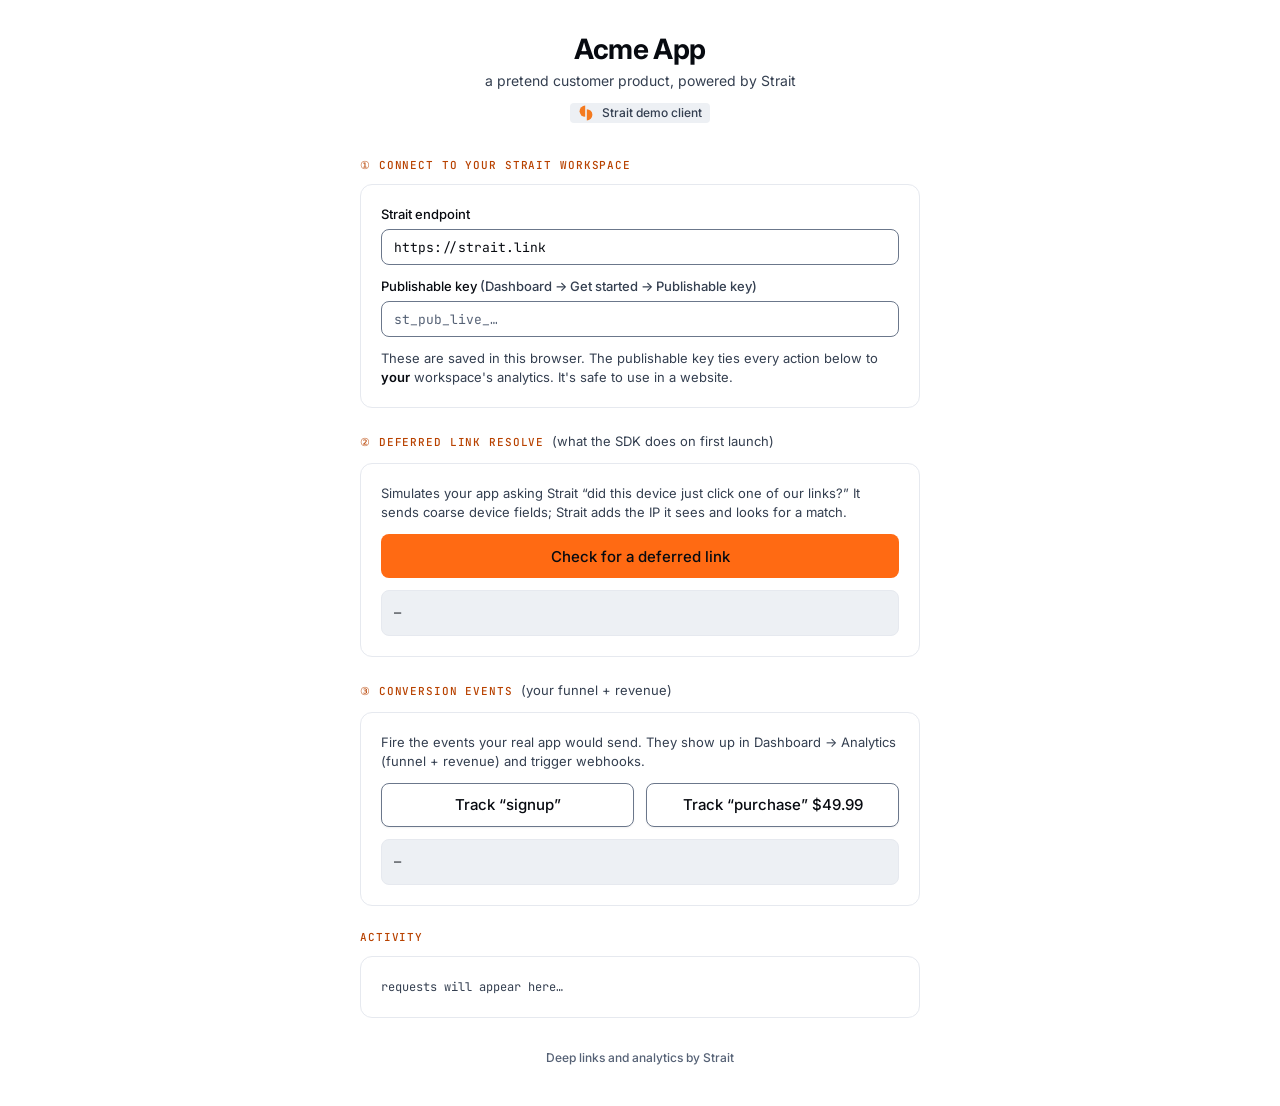
==== index.html @ bc95453d "Demo site to DS v4.1: no emoji in the H1, neutral "demo client" tag, small mark, sizes on the ladder" ====
<!doctype html>
<html lang="en">
<head>
<meta charset="utf-8">
<meta name="viewport" content="width=device-width, initial-scale=1, viewport-fit=cover">
<title>Acme — a Strait demo client</title>
<link rel="icon" href="assets/favicon.svg" type="image/svg+xml">
<link rel="preconnect" href="https://fonts.googleapis.com">
<link rel="preconnect" href="https://fonts.gstatic.com" crossorigin>
<link rel="stylesheet" href="https://fonts.googleapis.com/css2?family=Geist:wght@500;600;700&family=Inter:wght@400;500;600&family=JetBrains+Mono:wght@400;500&display=swap">
<link rel="stylesheet" href="strait-tokens.css">
<link rel="stylesheet" href="strait-ui.css">
<style>
  *{box-sizing:border-box;margin:0;padding:0;-webkit-text-size-adjust:100%}
  body{background:var(--st-bg-subtle);min-height:100vh;
    padding:0 var(--st-space-4) calc(var(--st-space-10) + env(safe-area-inset-bottom))}
  .wrap{max-width:560px;margin:0 auto}
  header{text-align:center;padding:var(--st-space-8) var(--st-space-1) var(--st-space-2)}
  header .st-h1{font-size:28px;line-height:34px}
  .tag{margin-top:var(--st-space-1)}
  /* A neutral tag, not a status or an action (DS v4.1 §9.8): orange stays for "act here". Mark below 24px = small mark (§3). */
  .powered{display:inline-flex;align-items:center;gap:var(--st-space-2);margin-top:var(--st-space-3);border-radius:var(--st-radius-xs)}
  .powered img{width:16px;height:16px}
  .step{display:flex;align-items:baseline;flex-wrap:wrap;gap:var(--st-space-2);margin:var(--st-space-6) 0 var(--st-space-3)}
  .step .st-overline{color:var(--st-brand-text)}
  .step .st-muted{font:var(--st-text-body-sm)}
  .card{margin-bottom:var(--st-space-3);display:flex;flex-direction:column;gap:var(--st-space-3)}
  .row{display:grid;grid-template-columns:1fr 1fr;gap:var(--st-space-3)}
  .row .st-btn{white-space:normal;line-height:1.25;height:auto;min-height:44px;padding-block:var(--st-space-2)}
  @media (max-width:400px){.row{grid-template-columns:1fr}}
  .res{font:var(--st-text-code);font-size:12px;background:var(--st-bg-muted);border:1px solid var(--st-border);
    border-radius:var(--st-radius-md);padding:var(--st-space-3);white-space:pre-wrap;word-break:break-word;
    color:var(--st-text);min-height:44px}
  .ok{color:var(--st-success)}.err{color:var(--st-danger)}.muted{color:var(--st-text-muted)}
  .log{font:var(--st-text-code);font-size:12px;color:var(--st-text-muted)}
  .log .line{padding:6px 0;border-bottom:1px solid var(--st-border)}
  .log .line:last-child{border-bottom:0}
  .hint{font:var(--st-text-body-sm);color:var(--st-text-muted)}
  .hint b{color:var(--st-text);font-weight:600}
  footer{text-align:center;margin-top:var(--st-space-8);font:var(--st-text-caption);color:var(--st-text-subtle)}
</style>
</head>
<body class="st-root">
<div class="wrap">
  <header>
    <h1 class="st-h1">Acme App</h1>
    <p class="tag st-muted">a pretend customer product, powered by Strait</p>
    <span class="powered st-badge st-badge--plain"><img src="assets/strait-mark-small.svg" alt="">Strait demo client</span>
  </header>

  <h2 class="step"><span class="st-overline">① Connect to your Strait workspace</span></h2>
  <div class="card st-card">
    <div class="st-field">
      <label class="st-label" for="endpoint">Strait endpoint</label>
      <input class="st-input st-input--mono" id="endpoint" value="https://strait.link">
    </div>
    <div class="st-field">
      <label class="st-label" for="publishableKey">Publishable key <span class="muted">(Dashboard → Get started → Publishable key)</span></label>
      <input class="st-input st-input--mono" id="publishableKey" placeholder="st_pub_live_…">
    </div>
    <p class="hint">These are saved in this browser. The publishable key ties every action below to <b>your</b> workspace's analytics. It's safe to use in a website.</p>
  </div>

  <h2 class="step"><span class="st-overline">② Deferred link resolve</span><span class="st-muted">(what the SDK does on first launch)</span></h2>
  <div class="card st-card">
    <p class="hint">Simulates your app asking Strait “did this device just click one of our links?” It sends coarse device fields; Strait adds the IP it sees and looks for a match.</p>
    <button class="st-btn st-btn--primary st-btn--lg st-btn--block" id="btnMatch">Check for a deferred link</button>
    <div class="res" id="matchRes">—</div>
  </div>

  <h2 class="step"><span class="st-overline">③ Conversion events</span><span class="st-muted">(your funnel + revenue)</span></h2>
  <div class="card st-card">
    <p class="hint">Fire the events your real app would send. They show up in Dashboard → Analytics (funnel + revenue) and trigger webhooks.</p>
    <div class="row">
      <button class="st-btn st-btn--secondary st-btn--lg" id="btnSignup">Track “signup”</button>
      <button class="st-btn st-btn--secondary st-btn--lg" id="btnPurchase">Track “purchase” $49.99</button>
    </div>
    <div class="res" id="eventRes">—</div>
  </div>

  <h2 class="step"><span class="st-overline">Activity</span></h2>
  <div class="card st-card"><div class="log" id="log"><span class="muted">requests will appear here…</span></div></div>

  <footer>Deep links and analytics by Strait</footer>
</div>

<script>
const $ = (id) => document.getElementById(id);
const cfg = () => ({ endpoint: $('endpoint').value.replace(/\/+$/,''), publishableKey: $('publishableKey').value.trim() });

// Served from this machine → default to the local engine (npm run dev, port 3000)
// rather than the hosted one, so local testing never silently hits old code.
if (['localhost', '127.0.0.1'].includes(location.hostname)) $('endpoint').value = 'http://localhost:3000';

// persist config (an endpoint/key you typed wins over the default above)
for (const k of ['endpoint','publishableKey']) {
  const v = localStorage.getItem('strait_'+k); if (v) $(k).value = v;
  $(k).addEventListener('input', () => localStorage.setItem('strait_'+k, $(k).value));
}

function logLine(msg, ok) {
  const el = $('log');
  if (el.querySelector('.muted')) el.innerHTML = '';
  const d = document.createElement('div');
  d.className = 'line';
  d.innerHTML = '<span class="'+(ok?'ok':'err')+'">'+(ok?'✓':'✗')+'</span> '+new Date().toLocaleTimeString()+' — '+msg;
  el.prepend(d);
}

function device() {
  return {
    screenWidth: Math.round(window.screen.width),
    pixelRatio: window.devicePixelRatio || 1,
    language: navigator.language || 'en',
    timezone: Intl.DateTimeFormat().resolvedOptions().timeZone || 'XX',
    platform: 'web',
  };
}

async function post(path, body) {
  const { endpoint } = cfg();
  const res = await fetch(endpoint + path, {
    method: 'POST', headers: { 'Content-Type': 'application/json' }, body: JSON.stringify(body),
  });
  let parsed = null; try { parsed = await res.json(); } catch {}
  return { status: res.status, ok: res.ok, body: parsed };
}

$('btnMatch').onclick = async () => {
  const { publishableKey } = cfg();
  if (!publishableKey) { $('matchRes').innerHTML = '<span class="err">Enter your publishable key first.</span>'; return; }
  $('btnMatch').disabled = true; $('matchRes').textContent = '…';
  try {
    const r = await post('/v1/match', { publishableKey, ...device() });
    $('matchRes').textContent = JSON.stringify(r.body, null, 2);
    logLine('POST /v1/match → '+r.status+(r.body?.matched?' (MATCHED → '+r.body.longUrl+')':' (no match yet)'), r.ok);
  } catch (e) {
    $('matchRes').innerHTML = '<span class="err">'+e.message+' — is the endpoint reachable & the publishable key correct?</span>';
    logLine('POST /v1/match failed: '+e.message, false);
  }
  $('btnMatch').disabled = false;
};

async function sendEvent(name, extra) {
  const { publishableKey } = cfg();
  if (!publishableKey) { $('eventRes').innerHTML = '<span class="err">Enter your publishable key first.</span>'; return; }
  $('eventRes').textContent = '…';
  try {
    const r = await post('/v1/event', { publishableKey, event: name, ...extra });
    $('eventRes').innerHTML = r.ok
      ? '<span class="ok">✓ '+name+' tracked ('+r.status+'). Check Dashboard → Analytics.</span>'
      : '<span class="err">'+r.status+': '+JSON.stringify(r.body)+'</span>';
    logLine('POST /v1/event "'+name+'" → '+r.status, r.ok);
  } catch (e) {
    $('eventRes').innerHTML = '<span class="err">'+e.message+'</span>';
    logLine('POST /v1/event failed: '+e.message, false);
  }
}
$('btnSignup').onclick = () => sendEvent('signup', {});
$('btnPurchase').onclick = () => sendEvent('purchase', { value: 49.99, currency: 'USD' });
</script>
</body>
</html>
---- strait-tokens.css ----
/* Strait design tokens v4.1.0 — GENERATED by brand/tokens/build.mjs from strait.tokens.json. Do not edit. */
/* Fonts: Self-hosted woff2, no Google request: Bricolage Grotesque 700 (96pt optical size, Latin subset, @fontsource/bricolage-grotesque) for display only; Inter variable for body; JetBrains Mono variable for code. Preload only the display face. */
:root {
  --st-bg: #FFFFFF;
  --st-bg-subtle: #F3F5F8;
  --st-bg-muted: #EDF0F4;
  --st-surface: #FFFFFF;
  --st-surface-raised: #FFFFFF;
  --st-border: #E6E9EF;
  --st-border-strong: #CDD3DD;
  --st-border-control: #6B778B;
  --st-text: #070A10;
  --st-text-muted: #343F50;
  --st-text-subtle: #556175;
  --st-text-inverse: #FFFFFF;
  --st-brand: #FF6A13;
  --st-brand-hover: #FF8237;
  --st-brand-press: #E85600;
  --st-on-brand: #070A10;
  --st-brand-subtle: #FFF4EC;
  --st-brand-border: #FFC49E;
  --st-brand-text: #B84200;
  --st-link: #B84200;
  --st-link-hover: #8A3304;
  --st-focus-ring: #E85600;
  --st-field: #FF6A13;
  --st-on-field: #070A10;
  --st-night: #0A0E15;
  --st-on-night: #F3F5F8;
  --st-on-night-muted: #A8B1C0;
  --st-lane: #1E8FD6;
  --st-lane-text: #1673B0;
  --st-accent: #1E8FD6;
  --st-accent-text: #1673B0;
  --st-success: #15803D;
  --st-success-bg: #ECFDF3;
  --st-warning: #A35208;
  --st-warning-bg: #FFF7E8;
  --st-danger: #B91C1C;
  --st-danger-bg: #FEF2F2;
  --st-info: #1D4ED8;
  --st-info-bg: #EFF6FF;
  --st-chart-1: #2A78D6;
  --st-chart-2: #E85600;
  --st-chart-3: #0F9F8F;
  --st-chart-4: #6A4FD6;
  --st-chart-5: #D6457E;
  --st-chart-6: #9A6B00;
  --st-scrim: rgba(7,10,16,0.48);
  --st-logo-mark: #FF6A13;
  --st-logo-word: #070A10;
  --st-status-ok: #15803D;
  --st-status-ok-bg: #ECFDF3;
  --st-status-degraded: #A35208;
  --st-status-degraded-bg: #FFF7E8;
  --st-status-broken: #B91C1C;
  --st-status-broken-bg: #FEF2F2;
  --st-status-unknown: #556175;
  --st-status-unknown-bg: #EDF0F4;
  --st-certainty-exact: #1673B0;
  --st-certainty-exact-bg: #EAF4FC;
  --st-certainty-likely: #4A88D0;
  --st-certainty-likely-bg: #F0F5FC;
  --st-certainty-estimated: #6B778B;
  --st-certainty-estimated-bg: #EDF0F4;
  --st-certainty-failed: #B91C1C;
  --st-certainty-failed-bg: #FEF2F2;
  --st-chart-other: #6B778B;
  --st-chart-grid: #E6E9EF;
  --st-chart-axis: #CDD3DD;
  --st-chart-focus: #070A10;
  --st-seq-1: #DCEBFA;
  --st-seq-2: #A9CDF2;
  --st-seq-3: #6EA9E8;
  --st-seq-4: #2A78D6;
  --st-seq-5: #1A4F94;
  --st-diverging-neg: #D6457E;
  --st-diverging-mid: #EDF0F4;
  --st-diverging-pos: #2A78D6;
  --st-gradient-hero-glow: radial-gradient(60% 50% at 50% 0%, rgba(255,106,19,0.10), rgba(255,106,19,0) 70%);
  --st-gradient-scene: linear-gradient(180deg, #FFFFFF 0%, #F3F5F8 100%);
  --st-gradient-night: linear-gradient(180deg, #0F141D 0%, #0A0E15 55%, #070A10 100%);
  --st-gradient-signal: linear-gradient(160deg, #FF8237 0%, #FF6A13 50%, #E85600 100%);
  --st-gradient-focus-wash: linear-gradient(180deg, #FFF4EC 0%, #FFFFFF 45%);
  --st-gradient-route-head: linear-gradient(90deg, #FF6A13 0%, #FF6A13 70%, rgba(255,106,19,0) 100%);
  --st-gradient-skeleton: linear-gradient(90deg, #EDF0F4 0%, #F3F5F8 50%, #EDF0F4 100%);
  --st-gradient-fade-edge: linear-gradient(var(--st-fade-dir, 90deg), var(--st-fade-from, var(--st-surface)), transparent);
  --st-gradient-seq: linear-gradient(90deg, #DCEBFA, #A9CDF2, #6EA9E8, #2A78D6, #1A4F94);
  --st-gradient-diverging: linear-gradient(90deg, #D6457E, #EDF0F4, #2A78D6);
  --st-font-display: 'Bricolage Grotesque', Inter, 'Helvetica Neue', Arial, sans-serif;
  --st-font-body: Inter, system-ui, -apple-system, 'Segoe UI', Roboto, sans-serif;
  --st-font-mono: 'JetBrains Mono', 'SF Mono', Menlo, Consolas, monospace;
  --st-text-display-poster: 700 clamp(4rem, 15vw, 12rem)/0.86 var(--st-font-display);
  --st-tracking-display-poster: -0.05em;
  --st-text-display-hero: 700 clamp(3.25rem, 8.5vw, 6.5rem)/0.95 var(--st-font-display);
  --st-tracking-display-hero: -0.045em;
  --st-text-display-xl: 700 clamp(2.5rem, 5.5vw, 4rem)/1 var(--st-font-display);
  --st-tracking-display-xl: -0.035em;
  --st-text-display-lg: 700 clamp(2rem, 4vw, 3.5rem)/1.05 var(--st-font-display);
  --st-tracking-display-lg: -0.03em;
  --st-text-h1: 700 32px/38px var(--st-font-display);
  --st-tracking-h1: -0.02em;
  --st-text-page-title: 700 24px/30px var(--st-font-display);
  --st-tracking-page-title: -0.015em;
  --st-text-h2: 700 24px/30px var(--st-font-display);
  --st-tracking-h2: -0.015em;
  --st-text-h3: 700 19px/26px var(--st-font-display);
  --st-tracking-h3: -0.01em;
  --st-text-h4: 600 15px/22px var(--st-font-body);
  --st-tracking-h4: 0;
  --st-text-section-title: 600 16px/22px var(--st-font-body);
  --st-tracking-section-title: 0;
  --st-text-verdict: 500 16px/24px var(--st-font-body);
  --st-tracking-verdict: 0;
  --st-text-lead: 400 20px/30px var(--st-font-body);
  --st-tracking-lead: 0;
  --st-text-body-lg: 400 17px/28px var(--st-font-body);
  --st-tracking-body-lg: 0;
  --st-text-body-md: 400 15px/24px var(--st-font-body);
  --st-tracking-body-md: 0;
  --st-text-body: 400 14px/21px var(--st-font-body);
  --st-tracking-body: 0;
  --st-text-card-title: 600 14px/20px var(--st-font-body);
  --st-tracking-card-title: 0;
  --st-text-body-sm: 400 13px/19px var(--st-font-body);
  --st-tracking-body-sm: 0;
  --st-text-caption: 500 12px/16px var(--st-font-body);
  --st-tracking-caption: 0.01em;
  --st-text-overline: 500 11px/14px var(--st-font-mono);
  --st-tracking-overline: 0.08em;
  --st-text-station: 500 12px/16px var(--st-font-mono);
  --st-tracking-station: 0.06em;
  --st-text-code-lg: 400 14px/22px var(--st-font-mono);
  --st-tracking-code-lg: 0;
  --st-text-code: 400 13px/20px var(--st-font-mono);
  --st-tracking-code: 0;
  --st-text-code-sm: 400 12px/16px var(--st-font-mono);
  --st-tracking-code-sm: 0;
  --st-text-kbd: 500 12px/16px var(--st-font-mono);
  --st-tracking-kbd: 0;
  --st-text-metric-xl: 600 64px/64px var(--st-font-mono);
  --st-tracking-metric-xl: -0.02em;
  --st-text-metric: 700 28px/32px var(--st-font-display);
  --st-tracking-metric: -0.02em;
  --st-text-metric-sm: 600 20px/24px var(--st-font-body);
  --st-tracking-metric-sm: 0;
  --st-size-11: 0.6875rem;
  --st-size-12: 0.75rem;
  --st-size-13: 0.8125rem;
  --st-size-14: 0.875rem;
  --st-size-15: 0.9375rem;
  --st-size-16: 1rem;
  --st-size-17: 1.0625rem;
  --st-size-19: 1.1875rem;
  --st-size-20: 1.25rem;
  --st-size-24: 1.5rem;
  --st-size-28: 1.75rem;
  --st-size-32: 2rem;
  --st-size-56: 3.5rem;
  --st-size-64: 4rem;
  --st-numerals: tabular-nums lining-nums;
  --st-space-0: 0px;
  --st-space-0-5: 2px;
  --st-space-1: 4px;
  --st-space-2: 8px;
  --st-space-3: 12px;
  --st-space-4: 16px;
  --st-space-5: 20px;
  --st-space-6: 24px;
  --st-space-8: 32px;
  --st-space-10: 40px;
  --st-space-12: 48px;
  --st-space-16: 64px;
  --st-space-20: 80px;
  --st-space-24: 96px;
  --st-space-32: 128px;
  --st-space-40: 160px;
  --st-radius-xs: 4px;
  --st-radius-sm: 6px;
  --st-radius-md: 8px;
  --st-radius-lg: 12px;
  --st-radius-xl: 16px;
  --st-radius-2xl: 20px;
  --st-radius-full: 999px;
  --st-shadow-sm: 0 1px 2px rgba(7,10,16,0.06);
  --st-shadow-md: 0 4px 12px rgba(7,10,16,0.08), 0 1px 3px rgba(7,10,16,0.06);
  --st-shadow-lg: 0 16px 40px rgba(7,10,16,0.14), 0 4px 12px rgba(7,10,16,0.08);
  --st-shadow-glow: 0 40px 120px -40px rgba(255,106,19,0.45);
  --st-duration-instant: 0ms;
  --st-duration-fast: 120ms;
  --st-duration-base: 180ms;
  --st-duration-step: 240ms;
  --st-duration-stagger: 120ms;
  --st-duration-slow: 280ms;
  --st-duration-reveal: 400ms;
  --st-duration-route: 900ms;
  --st-duration-scene: 1200ms;
  --st-duration-travel: 1600ms;
  --st-ease-standard: cubic-bezier(0.2, 0, 0, 1);
  --st-ease-exit: cubic-bezier(0.4, 0, 1, 1);
  --st-ease-emphasized: cubic-bezier(0.3, 0, 0, 1.2);
  --st-ease-route: cubic-bezier(0.65, 0, 0.35, 1);
  --st-bp-sm: 480px;
  --st-bp-md: 768px;
  --st-bp-lg: 1024px;
  --st-bp-xl: 1280px;
  --st-phone-min: 360px;
  --st-content-max: 1120px;
  --st-content-wide: 1200px;
  --st-prose-max: 68ch;
  --st-gutter: 16px;
  --st-gutter-md: 24px;
  --st-section-y: 160px;
  --st-section-y-md: 96px;
  --st-section-y-sm: 64px;
  --st-hero-top: 120px;
  --st-app-sidebar: 232px;
  --st-app-header-h: 56px;
  --st-control-sm: 32px;
  --st-control-md: 36px;
  --st-control-lg: 44px;
  --st-row-comfortable: 48px;
  --st-row-compact: 32px;
  --st-touch-min: 44px;
  --st-z-base: 0;
  --st-z-sticky: 20;
  --st-z-dropdown: 30;
  --st-z-overlay: 40;
  --st-z-modal: 50;
  --st-z-toast: 60;
  --st-channel-whatsapp: var(--st-chart-1);
  --st-channel-instagram: var(--st-chart-2);
  --st-channel-email: var(--st-chart-3);
  --st-channel-sms: var(--st-chart-4);
  --st-channel-qr: var(--st-chart-5);
  --st-channel-web: var(--st-chart-6);
  --st-channel-other: var(--st-chart-other);
  color-scheme: light;
}
@media (prefers-color-scheme: dark) {
  :root:not([data-theme="light"]) {
    --st-bg: #0A0E15;
    --st-bg-subtle: #0F141D;
    --st-bg-muted: #1C2330;
    --st-surface: #151B26;
    --st-surface-raised: #1C2330;
    --st-border: #212A38;
    --st-border-strong: #343F50;
    --st-border-control: #66728A;
    --st-text: #F3F5F8;
    --st-text-muted: #A8B1C0;
    --st-text-subtle: #8A95A8;
    --st-text-inverse: #070A10;
    --st-brand: #FF6A13;
    --st-brand-hover: #FF8237;
    --st-brand-press: #E85600;
    --st-on-brand: #070A10;
    --st-brand-subtle: #2A1A10;
    --st-brand-border: #5C2306;
    --st-brand-text: #FF8237;
    --st-link: #FF8237;
    --st-link-hover: #FF9C5E;
    --st-focus-ring: #FF8237;
    --st-field: #FF6A13;
    --st-on-field: #070A10;
    --st-night: #0A0E15;
    --st-on-night: #F3F5F8;
    --st-on-night-muted: #A8B1C0;
    --st-lane: #5EC8FF;
    --st-lane-text: #5EC8FF;
    --st-accent: #5EC8FF;
    --st-accent-text: #5EC8FF;
    --st-success: #4ADE80;
    --st-success-bg: #0F2419;
    --st-warning: #F5B547;
    --st-warning-bg: #2A2110;
    --st-danger: #F87171;
    --st-danger-bg: #2C1518;
    --st-info: #7AB2FF;
    --st-info-bg: #122039;
    --st-chart-1: #3987E5;
    --st-chart-2: #E8601A;
    --st-chart-3: #16A190;
    --st-chart-4: #8577E8;
    --st-chart-5: #D9578A;
    --st-chart-6: #B08515;
    --st-scrim: rgba(0,0,0,0.64);
    --st-logo-mark: #FF6A13;
    --st-logo-word: #F3F5F8;
    --st-status-ok: #4ADE80;
    --st-status-ok-bg: #0F2419;
    --st-status-degraded: #F5B547;
    --st-status-degraded-bg: #2A2110;
    --st-status-broken: #F87171;
    --st-status-broken-bg: #2C1518;
    --st-status-unknown: #A8B1C0;
    --st-status-unknown-bg: #1C2330;
    --st-certainty-exact: #5EC8FF;
    --st-certainty-exact-bg: #0E2233;
    --st-certainty-likely: #8CBDF5;
    --st-certainty-likely-bg: #121D2C;
    --st-certainty-estimated: #8A95A8;
    --st-certainty-estimated-bg: #1C2330;
    --st-certainty-failed: #F87171;
    --st-certainty-failed-bg: #2C1518;
    --st-chart-other: #8A95A8;
    --st-chart-grid: #212A38;
    --st-chart-axis: #343F50;
    --st-chart-focus: #F3F5F8;
    --st-seq-1: #1A2F4D;
    --st-seq-2: #1F4F86;
    --st-seq-3: #2F6FC0;
    --st-seq-4: #4C93E6;
    --st-seq-5: #8CBDF5;
    --st-diverging-neg: #D9578A;
    --st-diverging-mid: #212A38;
    --st-diverging-pos: #3987E5;
    --st-gradient-hero-glow: radial-gradient(60% 50% at 50% 0%, rgba(255,106,19,0.16), rgba(255,106,19,0) 70%);
    --st-gradient-scene: linear-gradient(180deg, #0F141D 0%, #0A0E15 55%, #070A10 100%);
    --st-gradient-night: linear-gradient(180deg, #0F141D 0%, #0A0E15 55%, #070A10 100%);
    --st-gradient-signal: linear-gradient(160deg, #FF8237 0%, #FF6A13 50%, #E85600 100%);
    --st-gradient-focus-wash: linear-gradient(180deg, #2A1A10 0%, #151B26 45%);
    --st-gradient-route-head: linear-gradient(90deg, #FF6A13 0%, #FF6A13 70%, rgba(255,106,19,0) 100%);
    --st-gradient-skeleton: linear-gradient(90deg, #1C2330 0%, #212A38 50%, #1C2330 100%);
    --st-gradient-fade-edge: linear-gradient(var(--st-fade-dir, 90deg), var(--st-fade-from, var(--st-surface)), transparent);
    --st-gradient-seq: linear-gradient(90deg, #1A2F4D, #1F4F86, #2F6FC0, #4C93E6, #8CBDF5);
    --st-gradient-diverging: linear-gradient(90deg, #D9578A, #212A38, #3987E5);
    --st-shadow-sm: 0 1px 2px rgba(3,5,9,0.5);
    --st-shadow-md: 0 4px 12px rgba(3,5,9,0.55), 0 1px 3px rgba(3,5,9,0.4);
    --st-shadow-lg: 0 16px 40px rgba(3,5,9,0.65), 0 4px 12px rgba(3,5,9,0.45);
    color-scheme: dark;
  }
}
:root[data-theme="dark"] {
  --st-bg: #0A0E15;
  --st-bg-subtle: #0F141D;
  --st-bg-muted: #1C2330;
  --st-surface: #151B26;
  --st-surface-raised: #1C2330;
  --st-border: #212A38;
  --st-border-strong: #343F50;
  --st-border-control: #66728A;
  --st-text: #F3F5F8;
  --st-text-muted: #A8B1C0;
  --st-text-subtle: #8A95A8;
  --st-text-inverse: #070A10;
  --st-brand: #FF6A13;
  --st-brand-hover: #FF8237;
  --st-brand-press: #E85600;
  --st-on-brand: #070A10;
  --st-brand-subtle: #2A1A10;
  --st-brand-border: #5C2306;
  --st-brand-text: #FF8237;
  --st-link: #FF8237;
  --st-link-hover: #FF9C5E;
  --st-focus-ring: #FF8237;
  --st-field: #FF6A13;
  --st-on-field: #070A10;
  --st-night: #0A0E15;
  --st-on-night: #F3F5F8;
  --st-on-night-muted: #A8B1C0;
  --st-lane: #5EC8FF;
  --st-lane-text: #5EC8FF;
  --st-accent: #5EC8FF;
  --st-accent-text: #5EC8FF;
  --st-success: #4ADE80;
  --st-success-bg: #0F2419;
  --st-warning: #F5B547;
  --st-warning-bg: #2A2110;
  --st-danger: #F87171;
  --st-danger-bg: #2C1518;
  --st-info: #7AB2FF;
  --st-info-bg: #122039;
  --st-chart-1: #3987E5;
  --st-chart-2: #E8601A;
  --st-chart-3: #16A190;
  --st-chart-4: #8577E8;
  --st-chart-5: #D9578A;
  --st-chart-6: #B08515;
  --st-scrim: rgba(0,0,0,0.64);
  --st-logo-mark: #FF6A13;
  --st-logo-word: #F3F5F8;
  --st-status-ok: #4ADE80;
  --st-status-ok-bg: #0F2419;
  --st-status-degraded: #F5B547;
  --st-status-degraded-bg: #2A2110;
  --st-status-broken: #F87171;
  --st-status-broken-bg: #2C1518;
  --st-status-unknown: #A8B1C0;
  --st-status-unknown-bg: #1C2330;
  --st-certainty-exact: #5EC8FF;
  --st-certainty-exact-bg: #0E2233;
  --st-certainty-likely: #8CBDF5;
  --st-certainty-likely-bg: #121D2C;
  --st-certainty-estimated: #8A95A8;
  --st-certainty-estimated-bg: #1C2330;
  --st-certainty-failed: #F87171;
  --st-certainty-failed-bg: #2C1518;
  --st-chart-other: #8A95A8;
  --st-chart-grid: #212A38;
  --st-chart-axis: #343F50;
  --st-chart-focus: #F3F5F8;
  --st-seq-1: #1A2F4D;
  --st-seq-2: #1F4F86;
  --st-seq-3: #2F6FC0;
  --st-seq-4: #4C93E6;
  --st-seq-5: #8CBDF5;
  --st-diverging-neg: #D9578A;
  --st-diverging-mid: #212A38;
  --st-diverging-pos: #3987E5;
  --st-gradient-hero-glow: radial-gradient(60% 50% at 50% 0%, rgba(255,106,19,0.16), rgba(255,106,19,0) 70%);
  --st-gradient-scene: linear-gradient(180deg, #0F141D 0%, #0A0E15 55%, #070A10 100%);
  --st-gradient-night: linear-gradient(180deg, #0F141D 0%, #0A0E15 55%, #070A10 100%);
  --st-gradient-signal: linear-gradient(160deg, #FF8237 0%, #FF6A13 50%, #E85600 100%);
  --st-gradient-focus-wash: linear-gradient(180deg, #2A1A10 0%, #151B26 45%);
  --st-gradient-route-head: linear-gradient(90deg, #FF6A13 0%, #FF6A13 70%, rgba(255,106,19,0) 100%);
  --st-gradient-skeleton: linear-gradient(90deg, #1C2330 0%, #212A38 50%, #1C2330 100%);
  --st-gradient-fade-edge: linear-gradient(var(--st-fade-dir, 90deg), var(--st-fade-from, var(--st-surface)), transparent);
  --st-gradient-seq: linear-gradient(90deg, #1A2F4D, #1F4F86, #2F6FC0, #4C93E6, #8CBDF5);
  --st-gradient-diverging: linear-gradient(90deg, #D9578A, #212A38, #3987E5);
  --st-shadow-sm: 0 1px 2px rgba(3,5,9,0.5);
  --st-shadow-md: 0 4px 12px rgba(3,5,9,0.55), 0 1px 3px rgba(3,5,9,0.4);
  --st-shadow-lg: 0 16px 40px rgba(3,5,9,0.65), 0 4px 12px rgba(3,5,9,0.45);
  color-scheme: dark;
}
@media (prefers-reduced-motion: reduce) {
  :root { --st-duration-instant: 0ms; --st-duration-fast: 0ms; --st-duration-base: 0ms; --st-duration-step: 0ms; --st-duration-stagger: 0ms; --st-duration-slow: 0ms; --st-duration-reveal: 0ms; --st-duration-route: 0ms; --st-duration-scene: 0ms; --st-duration-travel: 0ms; }
}
---- strait-ui.css ----
/* Strait UI — components built only on the --st-* tokens (strait-tokens.css must load first).
   Framework-agnostic: plain classes, usable from React, plain HTML or a static site.
   Source: strait/brand/ui/strait-ui.css · copied into each app by brand/tokens/build.mjs. */

/* ── Base ─────────────────────────────────────────────────────────────── */
.st-root, .st-root * { box-sizing: border-box; }
.st-root { background: var(--st-bg); color: var(--st-text); font: var(--st-text-body); -webkit-font-smoothing: antialiased; }
.st-root :focus-visible { outline: 2px solid var(--st-focus-ring); outline-offset: 2px; }
.st-h1 { font: var(--st-text-h1); letter-spacing: var(--st-tracking-h1); margin: 0; text-wrap: balance; }
.st-h2 { font: var(--st-text-h2); letter-spacing: var(--st-tracking-h2); margin: 0; text-wrap: balance; }
.st-h3 { font: var(--st-text-h3); letter-spacing: var(--st-tracking-h3); margin: 0; }
.st-overline { font: var(--st-text-overline); letter-spacing: var(--st-tracking-overline); text-transform: uppercase; color: var(--st-brand-text); }
.st-muted { color: var(--st-text-muted); }
.st-link { color: var(--st-link); text-decoration: underline; text-underline-offset: 3px; text-decoration-thickness: 1px; }
.st-link:hover { color: var(--st-link-hover); }
.st-num { font-variant-numeric: tabular-nums; }

/* ── Button ───────────────────────────────────────────────────────────── */
.st-btn {
  --_h: 36px; --_px: 14px;
  display: inline-flex; align-items: center; justify-content: center; gap: var(--st-space-2);
  height: var(--_h); padding: 0 var(--_px); border-radius: var(--st-radius-md);
  border: 1px solid transparent; font: 500 14px/1 var(--st-font-body); white-space: nowrap;
  cursor: pointer; text-decoration: none; user-select: none;
  transition: background var(--st-duration-fast) var(--st-ease-standard), border-color var(--st-duration-fast) var(--st-ease-standard), box-shadow var(--st-duration-fast) var(--st-ease-standard);
}
.st-btn--sm { --_h: 30px; --_px: 10px; font-size: 13px; border-radius: var(--st-radius-sm); }
.st-btn--lg { --_h: 44px; --_px: 20px; font-size: 15px; }
.st-btn--primary { background: var(--st-brand); color: var(--st-on-brand); }
.st-btn--primary:hover { background: var(--st-brand-hover); }
.st-btn--primary:active, .st-btn--primary[aria-pressed="true"] { background: var(--st-brand-press); }
.st-btn--secondary { background: var(--st-surface); color: var(--st-text); border-color: var(--st-border-control); box-shadow: var(--st-shadow-sm); }
.st-btn--secondary:hover { background: var(--st-bg-muted); }
.st-btn--ghost { background: transparent; color: var(--st-text); }
.st-btn--ghost:hover { background: var(--st-bg-muted); }
.st-btn--danger { background: var(--st-danger); color: var(--st-text-inverse); }
.st-btn--danger:hover { filter: brightness(1.08); }
.st-btn:disabled, .st-btn[aria-disabled="true"] { opacity: .5; cursor: not-allowed; filter: none; }
.st-btn--block { width: 100%; }

/* ── Form fields ──────────────────────────────────────────────────────── */
.st-field { display: flex; flex-direction: column; gap: 6px; min-width: 0; }
.st-label { font: 500 13px/18px var(--st-font-body); color: var(--st-text); }
.st-help { font: var(--st-text-body-sm); color: var(--st-text-muted); }
.st-error { font: var(--st-text-body-sm); color: var(--st-danger); }
.st-input, .st-select, .st-textarea {
  width: 100%; min-width: 0; height: 36px; padding: 0 12px; border-radius: var(--st-radius-md);
  background: var(--st-surface); color: var(--st-text); border: 1px solid var(--st-border-control);
  font: var(--st-text-body); transition: border-color var(--st-duration-fast), box-shadow var(--st-duration-fast);
}
.st-textarea { height: auto; min-height: 88px; padding: 10px 12px; resize: vertical; }
.st-input::placeholder, .st-textarea::placeholder { color: var(--st-text-subtle); }
.st-input:hover, .st-select:hover, .st-textarea:hover { border-color: var(--st-text-subtle); }
.st-input:focus-visible, .st-select:focus-visible, .st-textarea:focus-visible { outline: none; border-color: var(--st-focus-ring); box-shadow: 0 0 0 3px var(--st-brand-subtle), 0 0 0 1px var(--st-focus-ring); }
.st-input[aria-invalid="true"], .st-textarea[aria-invalid="true"] { border-color: var(--st-danger); }
.st-input--mono { font: var(--st-text-code); }
.st-check { display: inline-flex; align-items: center; gap: var(--st-space-2); font: var(--st-text-body); cursor: pointer; }
.st-check input { width: 16px; height: 16px; accent-color: var(--st-brand-press); margin: 0; }

/* Switch: <button class="st-switch" role="switch" aria-checked="true"> */
.st-switch { position: relative; width: 36px; height: 20px; flex: none; border-radius: var(--st-radius-full); border: 1px solid var(--st-border-control); background: var(--st-bg-muted); cursor: pointer; padding: 0; transition: background var(--st-duration-base) var(--st-ease-standard); }
.st-switch::after { content: ""; position: absolute; top: 2px; left: 2px; width: 14px; height: 14px; border-radius: 50%; background: var(--st-text-muted); transition: transform var(--st-duration-base) var(--st-ease-standard), background var(--st-duration-base); }
.st-switch[aria-checked="true"] { background: var(--st-brand); border-color: var(--st-brand-press); }
.st-switch[aria-checked="true"]::after { transform: translateX(16px); background: var(--st-on-brand); }

/* ── Surfaces ─────────────────────────────────────────────────────────── */
.st-card { background: var(--st-surface); border: 1px solid var(--st-border); border-radius: var(--st-radius-lg); padding: var(--st-space-5); min-width: 0; }
.st-card--raised { background: var(--st-surface-raised); box-shadow: var(--st-shadow-md); border-color: transparent; }
.st-card--brand { background: var(--st-brand-subtle); border-color: var(--st-brand-border); }
.st-divider { height: 1px; border: 0; background: var(--st-border); margin: var(--st-space-4) 0; }

/* ── Badge ────────────────────────────────────────────────────────────── */
.st-badge { display: inline-flex; align-items: center; gap: 4px; height: 20px; padding: 0 8px; border-radius: var(--st-radius-full); font: 500 12px/1 var(--st-font-body); white-space: nowrap; background: var(--st-bg-muted); color: var(--st-text-muted); }
.st-badge::before { content: ""; width: 6px; height: 6px; border-radius: 50%; background: currentColor; }
.st-badge--plain::before { display: none; }
.st-badge--brand { background: var(--st-brand-subtle); color: var(--st-brand-text); }
.st-badge--success { background: var(--st-success-bg); color: var(--st-success); }
.st-badge--warning { background: var(--st-warning-bg); color: var(--st-warning); }
.st-badge--danger { background: var(--st-danger-bg); color: var(--st-danger); }
.st-badge--info { background: var(--st-info-bg); color: var(--st-info); }

/* ── Notice (inline alert) ────────────────────────────────────────────── */
.st-notice { display: grid; grid-template-columns: auto minmax(0, 1fr); gap: 4px 10px; padding: 12px 14px; border-radius: var(--st-radius-lg); border: 1px solid var(--st-border); background: var(--st-bg-subtle); font: var(--st-text-body); }
.st-notice__icon { width: 18px; height: 18px; margin-top: 1px; grid-row: span 2; }
.st-notice__title { font-weight: 600; }
.st-notice--info { background: var(--st-info-bg); border-color: transparent; } .st-notice--info .st-notice__icon, .st-notice--info .st-notice__title { color: var(--st-info); }
.st-notice--success { background: var(--st-success-bg); border-color: transparent; } .st-notice--success .st-notice__icon, .st-notice--success .st-notice__title { color: var(--st-success); }
.st-notice--warning { background: var(--st-warning-bg); border-color: transparent; } .st-notice--warning .st-notice__icon, .st-notice--warning .st-notice__title { color: var(--st-warning); }
.st-notice--danger { background: var(--st-danger-bg); border-color: transparent; } .st-notice--danger .st-notice__icon, .st-notice--danger .st-notice__title { color: var(--st-danger); }

/* ── Tabs ─────────────────────────────────────────────────────────────── */
.st-tabs { display: flex; gap: var(--st-space-1); border-bottom: 1px solid var(--st-border); overflow-x: auto; scrollbar-width: none; }
.st-tab { position: relative; padding: 10px 12px; background: none; border: 0; color: var(--st-text-muted); font: 500 14px/1 var(--st-font-body); cursor: pointer; white-space: nowrap; border-radius: var(--st-radius-sm) var(--st-radius-sm) 0 0; }
.st-tab:hover { color: var(--st-text); background: var(--st-bg-muted); }
.st-tab[aria-selected="true"] { color: var(--st-text); }
.st-tab[aria-selected="true"]::after { content: ""; position: absolute; left: 8px; right: 8px; bottom: -1px; height: 2px; border-radius: 2px; background: var(--st-brand); }

/* ── Table ────────────────────────────────────────────────────────────── */
.st-table-wrap { overflow-x: auto; border: 1px solid var(--st-border); border-radius: var(--st-radius-lg); background: var(--st-surface); }
.st-table { width: 100%; border-collapse: collapse; font: var(--st-text-body-sm); }
.st-table th { text-align: left; font: var(--st-text-overline); letter-spacing: var(--st-tracking-overline); text-transform: uppercase; color: var(--st-text-muted); background: var(--st-bg-subtle); padding: 10px 14px; border-bottom: 1px solid var(--st-border-strong); white-space: nowrap; }
.st-table td { padding: 11px 14px; border-bottom: 1px solid var(--st-border); vertical-align: top; }
.st-table tr:last-child td { border-bottom: 0; }
.st-table tbody tr:hover td { background: var(--st-bg-subtle); }
.st-table td.st-num, .st-table th.st-num { text-align: right; font-variant-numeric: tabular-nums; }

/* ── Stat ─────────────────────────────────────────────────────────────── */
.st-stat { display: flex; flex-direction: column; gap: 4px; min-width: 0; }
.st-stat__label { font: var(--st-text-caption); color: var(--st-text-muted); }
.st-stat__value { font: var(--st-text-metric); letter-spacing: var(--st-tracking-metric); font-variant-numeric: tabular-nums; }
.st-stat__delta { font: var(--st-text-caption); color: var(--st-success); }
.st-stat__delta--down { color: var(--st-danger); }

/* ── Code, keys, links ────────────────────────────────────────────────── */
.st-code { font: var(--st-text-code); background: var(--st-bg-muted); color: var(--st-text); border-radius: var(--st-radius-xs); padding: 1px 6px; overflow-wrap: anywhere; }
.st-codeblock { font: var(--st-text-code); background: var(--st-bg-muted); color: var(--st-text); border: 1px solid var(--st-border); border-radius: var(--st-radius-lg); padding: 14px 16px; overflow-x: auto; white-space: pre; }
.st-kbd { font: 500 12px/1 var(--st-font-mono); padding: 3px 6px; border-radius: var(--st-radius-xs); border: 1px solid var(--st-border-strong); border-bottom-width: 2px; background: var(--st-surface); color: var(--st-text-muted); }
/* Link chip: the product's signature object, a short link you can copy. */
.st-linkchip { display: inline-flex; align-items: center; gap: 8px; max-width: 100%; padding: 6px 6px 6px 12px; border-radius: var(--st-radius-full); background: var(--st-surface); border: 1px solid var(--st-border-strong); font: var(--st-text-code); }
.st-linkchip__host { color: var(--st-text-subtle); }
.st-linkchip__path { color: var(--st-text); font-weight: 500; overflow: hidden; text-overflow: ellipsis; white-space: nowrap; }
.st-linkchip .st-btn { height: 26px; padding: 0 10px; border-radius: var(--st-radius-full); }

/* ── Meter (usage bars) ───────────────────────────────────────────────── */
.st-meter { height: 8px; border-radius: var(--st-radius-full); background: var(--st-bg-muted); overflow: hidden; }
.st-meter__fill { height: 100%; border-radius: inherit; background: var(--st-brand); transition: width var(--st-duration-slow) var(--st-ease-standard); }
.st-meter--warn .st-meter__fill { background: var(--st-warning); }
.st-meter--over .st-meter__fill { background: var(--st-danger); }

/* ── Feedback ─────────────────────────────────────────────────────────── */
.st-toast { display: flex; align-items: center; gap: 10px; padding: 10px 14px; border-radius: var(--st-radius-md); background: var(--st-text); color: var(--st-text-inverse); box-shadow: var(--st-shadow-lg); font: var(--st-text-body); }
.st-empty { display: flex; flex-direction: column; align-items: center; text-align: center; gap: 8px; padding: var(--st-space-10) var(--st-space-6); border: 1px dashed var(--st-border-strong); border-radius: var(--st-radius-lg); color: var(--st-text-muted); }
.st-skeleton { background: var(--st-gradient-skeleton); background-size: 200% 100%; border-radius: var(--st-radius-sm); animation: st-shimmer 1.4s linear infinite; }
@keyframes st-shimmer { to { background-position: -200% 0; } }
@media (prefers-reduced-motion: reduce) { .st-skeleton { animation: none; } }
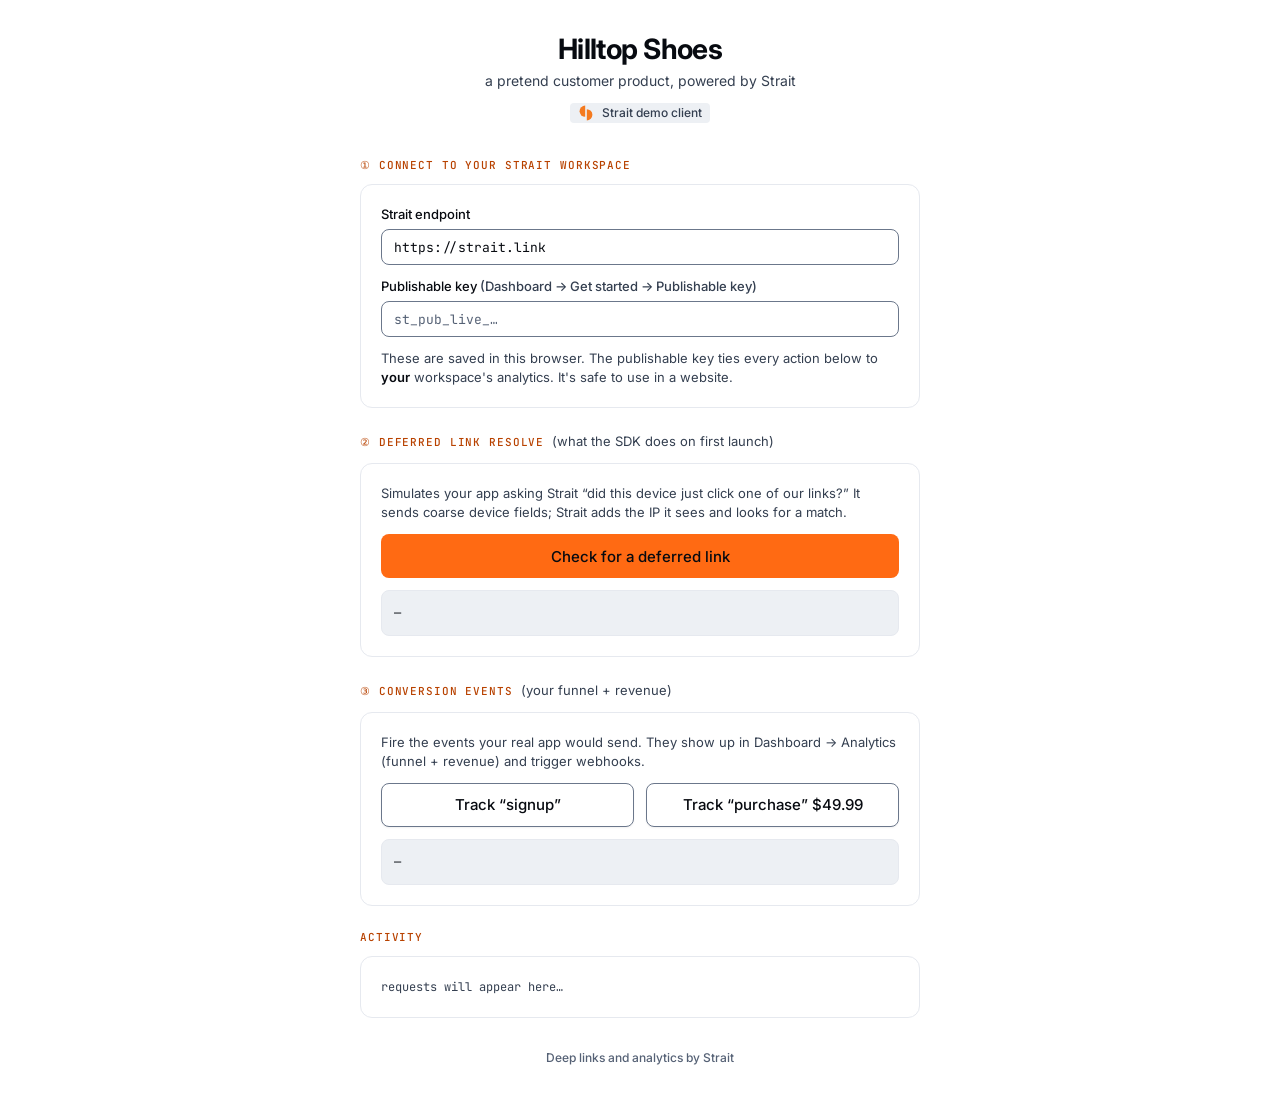
==== commit fdb91682: "Demo client: rename the placeholder company Acme to Hilltop Shoes (title + H1) Acme is a real compan" ====
--- a/index.html
+++ b/index.html
@@ -3,7 +3,7 @@
 <head>
 <meta charset="utf-8">
 <meta name="viewport" content="width=device-width, initial-scale=1, viewport-fit=cover">
-<title>Acme — a Strait demo client</title>
+<title>Hilltop Shoes — a Strait demo client</title>
 <link rel="icon" href="assets/favicon.svg" type="image/svg+xml">
 <link rel="preconnect" href="https://fonts.googleapis.com">
 <link rel="preconnect" href="https://fonts.gstatic.com" crossorigin>
@@ -43,7 +43,7 @@
 <body class="st-root">
 <div class="wrap">
   <header>
-    <h1 class="st-h1">Acme App</h1>
+    <h1 class="st-h1">Hilltop Shoes</h1>
     <p class="tag st-muted">a pretend customer product, powered by Strait</p>
     <span class="powered st-badge st-badge--plain"><img src="assets/strait-mark-small.svg" alt="">Strait demo client</span>
   </header>
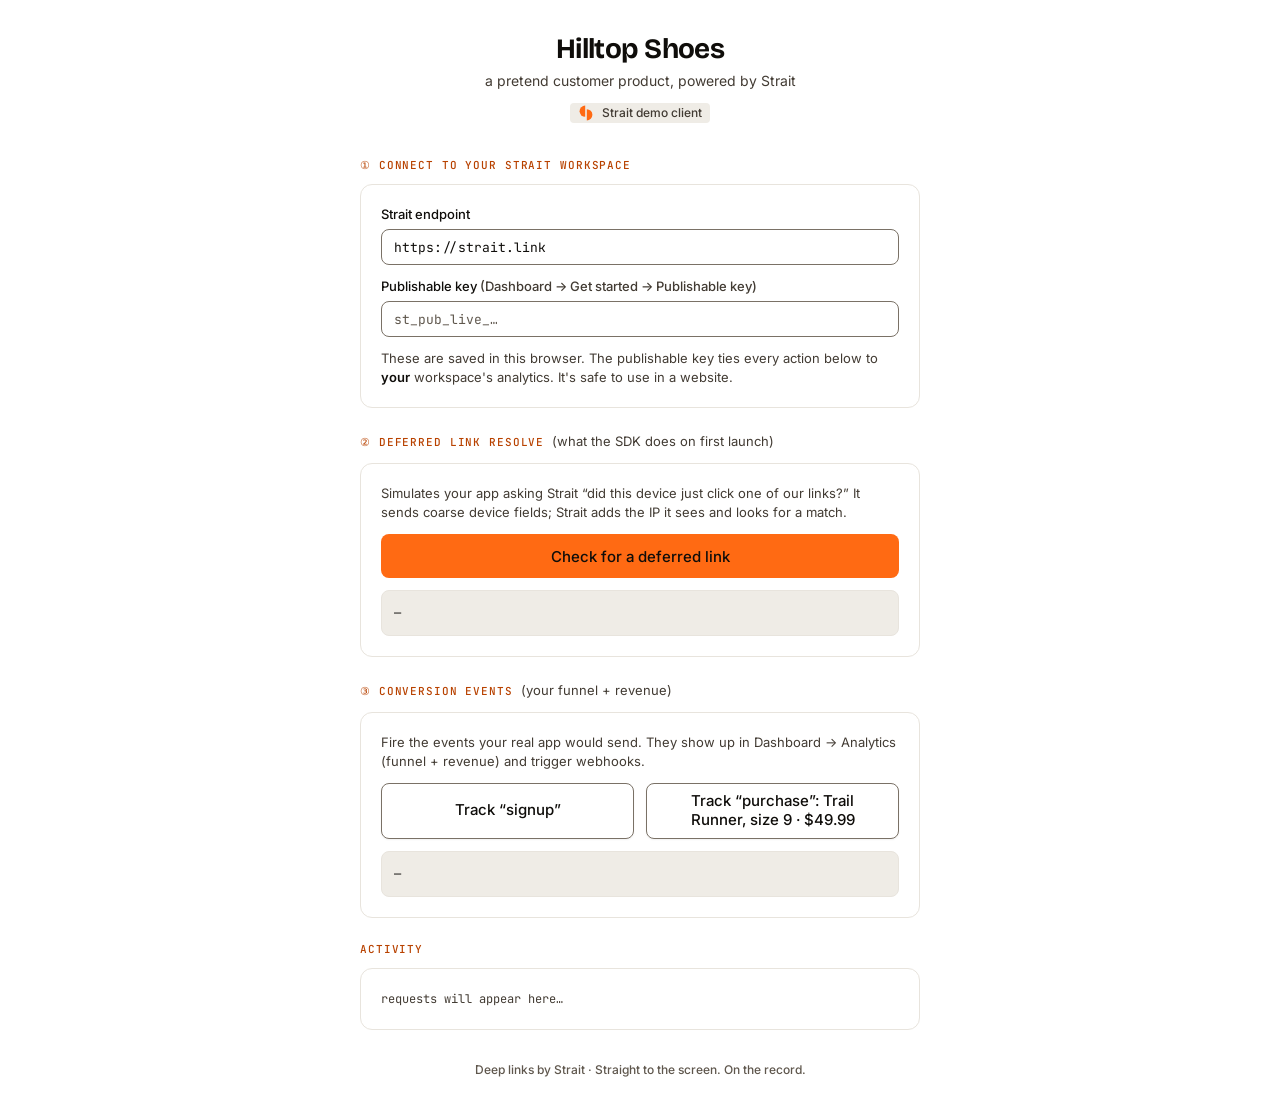
==== commit d1affca0: "Demo site: warm palette (no blue), logo orange #FF6A13, Bricolage Grotesque, Trail Runner purchase, " ====
--- a/index.html
+++ b/index.html
@@ -7,8 +7,9 @@
 <link rel="icon" href="assets/favicon.svg" type="image/svg+xml">
 <link rel="preconnect" href="https://fonts.googleapis.com">
 <link rel="preconnect" href="https://fonts.gstatic.com" crossorigin>
-<link rel="stylesheet" href="https://fonts.googleapis.com/css2?family=Geist:wght@500;600;700&family=Inter:wght@400;500;600&family=JetBrains+Mono:wght@400;500&display=swap">
+<link rel="stylesheet" href="https://fonts.googleapis.com/css2?family=Bricolage+Grotesque:opsz,wght@12..96,700&family=Inter:wght@400;500;600&family=JetBrains+Mono:wght@400;500&display=swap">
 <link rel="stylesheet" href="strait-tokens.css">
+<link rel="stylesheet" href="strait-warm.css">
 <link rel="stylesheet" href="strait-ui.css">
 <style>
   *{box-sizing:border-box;margin:0;padding:0;-webkit-text-size-adjust:100%}
@@ -73,7 +74,7 @@
     <p class="hint">Fire the events your real app would send. They show up in Dashboard → Analytics (funnel + revenue) and trigger webhooks.</p>
     <div class="row">
       <button class="st-btn st-btn--secondary st-btn--lg" id="btnSignup">Track “signup”</button>
-      <button class="st-btn st-btn--secondary st-btn--lg" id="btnPurchase">Track “purchase” $49.99</button>
+      <button class="st-btn st-btn--secondary st-btn--lg" id="btnPurchase">Track “purchase”: Trail Runner, size 9 · $49.99</button>
     </div>
     <div class="res" id="eventRes">—</div>
   </div>
@@ -81,7 +82,7 @@
   <h2 class="step"><span class="st-overline">Activity</span></h2>
   <div class="card st-card"><div class="log" id="log"><span class="muted">requests will appear here…</span></div></div>
 
-  <footer>Deep links and analytics by Strait</footer>
+  <footer>Deep links by Strait · Straight to the screen. On the record.</footer>
 </div>
 
 <script>
--- a/strait-warm.css
+++ b/strait-warm.css
@@ -0,0 +1,270 @@
+/* Strait warm palette: loaded AFTER strait-tokens.css on every page.
+ * Values copied exactly from the site's lib/theme.mjs (LIGHT, DARK, DERIVED_LIGHT, DERIVED_DARK),
+ * decision 10 Oct 2026: logo orange #FF6A13, warm neutrals, no blue (status keeps its meaning through
+ * the glyph and the word, not a second hue). The design-system file stays generated and untouched. */
+:root {
+  color-scheme: light;
+  --st-bg: #FFFFFF;
+  --st-bg-subtle: #F7F5F1;
+  --st-bg-muted: #EFECE6;
+  --st-surface: #FFFFFF;
+  --st-surface-raised: #FFFFFF;
+  --st-border: #E8E4DD;
+  --st-border-strong: #D2CBC1;
+  --st-border-control: #7A7166;
+  --st-text: #0F0D0A;
+  --st-text-muted: #423B33;
+  --st-text-subtle: #5F574D;
+  --st-text-inverse: #FFFFFF;
+  --st-brand: #FF6A13;
+  --st-brand-hover: #FF8237;
+  --st-brand-press: #E85600;
+  --st-on-brand: #0F0D0A;
+  --st-brand-subtle: #FFF4EC;
+  --st-brand-border: #FFC49E;
+  --st-brand-text: #B84200;
+  --st-link: #B84200;
+  --st-link-hover: #8A3304;
+  --st-focus-ring: #E85600;
+  --st-field: #FF6A13;
+  --st-on-field: #0F0D0A;
+  --st-night: #0E0C0A;
+  --st-on-night: #F6F3EE;
+  --st-on-night-muted: #B8B0A5;
+  --st-lane: #E85600;
+  --st-lane-text: #B84200;
+  --st-accent: #E85600;
+  --st-accent-text: #B84200;
+  --st-success: #B84200;
+  --st-success-bg: #FFF4EC;
+  --st-warning: #8A3304;
+  --st-warning-bg: #FFF4EC;
+  --st-danger: #8A3304;
+  --st-danger-bg: #FFF4EC;
+  --st-info: #5F574D;
+  --st-info-bg: #F7F5F1;
+  --st-chart-1: #FF6A13;
+  --st-chart-2: #B84200;
+  --st-chart-3: #8A3304;
+  --st-chart-4: #FFC49E;
+  --st-chart-5: #7A7166;
+  --st-chart-6: #423B33;
+  --st-logo-mark: #FF6A13;
+  --st-logo-word: #0F0D0A;
+  --st-status-ok: #B84200;
+  --st-status-ok-bg: #FFF4EC;
+  --st-status-degraded: #8A3304;
+  --st-status-degraded-bg: #FFF4EC;
+  --st-status-broken: #8A3304;
+  --st-status-broken-bg: #FFF4EC;
+  --st-status-unknown: #5F574D;
+  --st-status-unknown-bg: #EFECE6;
+  --st-certainty-exact: #B84200;
+  --st-certainty-exact-bg: #FFF4EC;
+  --st-certainty-likely: #B84200;
+  --st-certainty-likely-bg: #FFF4EC;
+  --st-certainty-estimated: #7A7166;
+  --st-certainty-estimated-bg: #EFECE6;
+  --st-certainty-failed: #8A3304;
+  --st-certainty-failed-bg: #FFF4EC;
+  --st-chart-other: #7A7166;
+  --st-chart-grid: #E8E4DD;
+  --st-chart-axis: #D2CBC1;
+  --st-chart-focus: #0F0D0A;
+  --st-seq-1: #FFF4EC;
+  --st-seq-2: #FFC49E;
+  --st-seq-3: #FF8237;
+  --st-seq-4: #E85600;
+  --st-seq-5: #8A3304;
+  --st-diverging-neg: #7A7166;
+  --st-diverging-mid: #EFECE6;
+  --st-diverging-pos: #FF6A13;
+  --st-shadow-sm: 0 1px 2px rgba(15,13,10,0.06);
+  --st-shadow-md: 0 4px 12px rgba(15,13,10,0.08), 0 1px 3px rgba(15,13,10,0.06);
+  --st-shadow-lg: 0 16px 40px rgba(15,13,10,0.14), 0 4px 12px rgba(15,13,10,0.08);
+  --st-scrim: rgba(15,13,10,0.48);
+  --st-gradient-scene: linear-gradient(180deg, #FFFFFF 0%, #F7F5F1 100%);
+  --st-gradient-night: linear-gradient(180deg, #191613 0%, #0E0C0A 55%, #0A0908 100%);
+  --st-gradient-focus-wash: linear-gradient(180deg, #FFF4EC 0%, #FFFFFF 45%);
+  --st-gradient-skeleton: linear-gradient(90deg, #EFECE6 0%, #F7F5F1 50%, #EFECE6 100%);
+  --st-gradient-seq: linear-gradient(90deg, #FFF4EC, #FFC49E, #FF8237, #E85600, #8A3304);
+  --st-gradient-diverging: linear-gradient(90deg, #7A7166, #EFECE6, #FF6A13);
+}
+@media (prefers-color-scheme: dark) {
+  :root:not([data-theme="light"]) {
+    color-scheme: dark;
+    --st-bg: #0E0C0A;
+    --st-bg-subtle: #14120F;
+    --st-bg-muted: #221E1A;
+    --st-surface: #191613;
+    --st-surface-raised: #221E1A;
+    --st-border: #2B2621;
+    --st-border-strong: #3E3831;
+    --st-border-control: #7D746A;
+    --st-text: #F6F3EE;
+    --st-text-muted: #B8B0A5;
+    --st-text-subtle: #9A9186;
+    --st-text-inverse: #0F0D0A;
+    --st-brand: #FF6A13;
+    --st-brand-hover: #FF8237;
+    --st-brand-press: #E85600;
+    --st-on-brand: #0F0D0A;
+    --st-brand-subtle: #2A1A10;
+    --st-brand-border: #5C2306;
+    --st-brand-text: #FF8237;
+    --st-link: #FF8237;
+    --st-link-hover: #FF9C5E;
+    --st-focus-ring: #FF8237;
+    --st-field: #FF6A13;
+    --st-on-field: #0F0D0A;
+    --st-night: #0E0C0A;
+    --st-on-night: #F6F3EE;
+    --st-on-night-muted: #B8B0A5;
+    --st-lane: #FF8237;
+    --st-lane-text: #FF8237;
+    --st-accent: #FF8237;
+    --st-accent-text: #FF8237;
+    --st-success: #FF8237;
+    --st-success-bg: #2A1A10;
+    --st-warning: #FFC49E;
+    --st-warning-bg: #2A1A10;
+    --st-danger: #FF9C5E;
+    --st-danger-bg: #2A1A10;
+    --st-info: #B8B0A5;
+    --st-info-bg: #191613;
+    --st-chart-1: #FF6A13;
+    --st-chart-2: #FF9C5E;
+    --st-chart-3: #FFC49E;
+    --st-chart-4: #B84200;
+    --st-chart-5: #9A9186;
+    --st-chart-6: #B8B0A5;
+    --st-logo-mark: #FF6A13;
+    --st-logo-word: #F6F3EE;
+    --st-status-ok: #FF8237;
+    --st-status-ok-bg: #2A1A10;
+    --st-status-degraded: #FFC49E;
+    --st-status-degraded-bg: #2A1A10;
+    --st-status-broken: #FF9C5E;
+    --st-status-broken-bg: #2A1A10;
+    --st-status-unknown: #B8B0A5;
+    --st-status-unknown-bg: #221E1A;
+    --st-certainty-exact: #FF8237;
+    --st-certainty-exact-bg: #2A1A10;
+    --st-certainty-likely: #FF9C5E;
+    --st-certainty-likely-bg: #2A1A10;
+    --st-certainty-estimated: #9A9186;
+    --st-certainty-estimated-bg: #221E1A;
+    --st-certainty-failed: #FF9C5E;
+    --st-certainty-failed-bg: #2A1A10;
+    --st-chart-other: #9A9186;
+    --st-chart-grid: #2B2621;
+    --st-chart-axis: #3E3831;
+    --st-chart-focus: #F6F3EE;
+    --st-seq-1: #2A1A10;
+    --st-seq-2: #5C2306;
+    --st-seq-3: #B84200;
+    --st-seq-4: #FF6A13;
+    --st-seq-5: #FFC49E;
+    --st-diverging-neg: #9A9186;
+    --st-diverging-mid: #2B2621;
+    --st-diverging-pos: #FF6A13;
+    --st-shadow-sm: 0 1px 2px rgba(5,4,3,0.5);
+    --st-shadow-md: 0 4px 12px rgba(5,4,3,0.55), 0 1px 3px rgba(5,4,3,0.4);
+    --st-shadow-lg: 0 16px 40px rgba(5,4,3,0.65), 0 4px 12px rgba(5,4,3,0.45);
+    --st-scrim: rgba(0,0,0,0.64);
+    --st-gradient-scene: linear-gradient(180deg, #14120F 0%, #0E0C0A 55%, #0A0908 100%);
+    --st-gradient-night: linear-gradient(180deg, #14120F 0%, #0E0C0A 55%, #0A0908 100%);
+    --st-gradient-focus-wash: linear-gradient(180deg, #2A1A10 0%, #191613 45%);
+    --st-gradient-skeleton: linear-gradient(90deg, #221E1A 0%, #2B2621 50%, #221E1A 100%);
+    --st-gradient-seq: linear-gradient(90deg, #2A1A10, #5C2306, #B84200, #FF6A13, #FFC49E);
+    --st-gradient-diverging: linear-gradient(90deg, #9A9186, #2B2621, #FF6A13);
+  }
+}
+:root[data-theme="dark"] {
+  color-scheme: dark;
+  --st-bg: #0E0C0A;
+  --st-bg-subtle: #14120F;
+  --st-bg-muted: #221E1A;
+  --st-surface: #191613;
+  --st-surface-raised: #221E1A;
+  --st-border: #2B2621;
+  --st-border-strong: #3E3831;
+  --st-border-control: #7D746A;
+  --st-text: #F6F3EE;
+  --st-text-muted: #B8B0A5;
+  --st-text-subtle: #9A9186;
+  --st-text-inverse: #0F0D0A;
+  --st-brand: #FF6A13;
+  --st-brand-hover: #FF8237;
+  --st-brand-press: #E85600;
+  --st-on-brand: #0F0D0A;
+  --st-brand-subtle: #2A1A10;
+  --st-brand-border: #5C2306;
+  --st-brand-text: #FF8237;
+  --st-link: #FF8237;
+  --st-link-hover: #FF9C5E;
+  --st-focus-ring: #FF8237;
+  --st-field: #FF6A13;
+  --st-on-field: #0F0D0A;
+  --st-night: #0E0C0A;
+  --st-on-night: #F6F3EE;
+  --st-on-night-muted: #B8B0A5;
+  --st-lane: #FF8237;
+  --st-lane-text: #FF8237;
+  --st-accent: #FF8237;
+  --st-accent-text: #FF8237;
+  --st-success: #FF8237;
+  --st-success-bg: #2A1A10;
+  --st-warning: #FFC49E;
+  --st-warning-bg: #2A1A10;
+  --st-danger: #FF9C5E;
+  --st-danger-bg: #2A1A10;
+  --st-info: #B8B0A5;
+  --st-info-bg: #191613;
+  --st-chart-1: #FF6A13;
+  --st-chart-2: #FF9C5E;
+  --st-chart-3: #FFC49E;
+  --st-chart-4: #B84200;
+  --st-chart-5: #9A9186;
+  --st-chart-6: #B8B0A5;
+  --st-logo-mark: #FF6A13;
+  --st-logo-word: #F6F3EE;
+  --st-status-ok: #FF8237;
+  --st-status-ok-bg: #2A1A10;
+  --st-status-degraded: #FFC49E;
+  --st-status-degraded-bg: #2A1A10;
+  --st-status-broken: #FF9C5E;
+  --st-status-broken-bg: #2A1A10;
+  --st-status-unknown: #B8B0A5;
+  --st-status-unknown-bg: #221E1A;
+  --st-certainty-exact: #FF8237;
+  --st-certainty-exact-bg: #2A1A10;
+  --st-certainty-likely: #FF9C5E;
+  --st-certainty-likely-bg: #2A1A10;
+  --st-certainty-estimated: #9A9186;
+  --st-certainty-estimated-bg: #221E1A;
+  --st-certainty-failed: #FF9C5E;
+  --st-certainty-failed-bg: #2A1A10;
+  --st-chart-other: #9A9186;
+  --st-chart-grid: #2B2621;
+  --st-chart-axis: #3E3831;
+  --st-chart-focus: #F6F3EE;
+  --st-seq-1: #2A1A10;
+  --st-seq-2: #5C2306;
+  --st-seq-3: #B84200;
+  --st-seq-4: #FF6A13;
+  --st-seq-5: #FFC49E;
+  --st-diverging-neg: #9A9186;
+  --st-diverging-mid: #2B2621;
+  --st-diverging-pos: #FF6A13;
+  --st-shadow-sm: 0 1px 2px rgba(5,4,3,0.5);
+  --st-shadow-md: 0 4px 12px rgba(5,4,3,0.55), 0 1px 3px rgba(5,4,3,0.4);
+  --st-shadow-lg: 0 16px 40px rgba(5,4,3,0.65), 0 4px 12px rgba(5,4,3,0.45);
+  --st-scrim: rgba(0,0,0,0.64);
+  --st-gradient-scene: linear-gradient(180deg, #14120F 0%, #0E0C0A 55%, #0A0908 100%);
+  --st-gradient-night: linear-gradient(180deg, #14120F 0%, #0E0C0A 55%, #0A0908 100%);
+  --st-gradient-focus-wash: linear-gradient(180deg, #2A1A10 0%, #191613 45%);
+  --st-gradient-skeleton: linear-gradient(90deg, #221E1A 0%, #2B2621 50%, #221E1A 100%);
+  --st-gradient-seq: linear-gradient(90deg, #2A1A10, #5C2306, #B84200, #FF6A13, #FFC49E);
+  --st-gradient-diverging: linear-gradient(90deg, #9A9186, #2B2621, #FF6A13);
+}
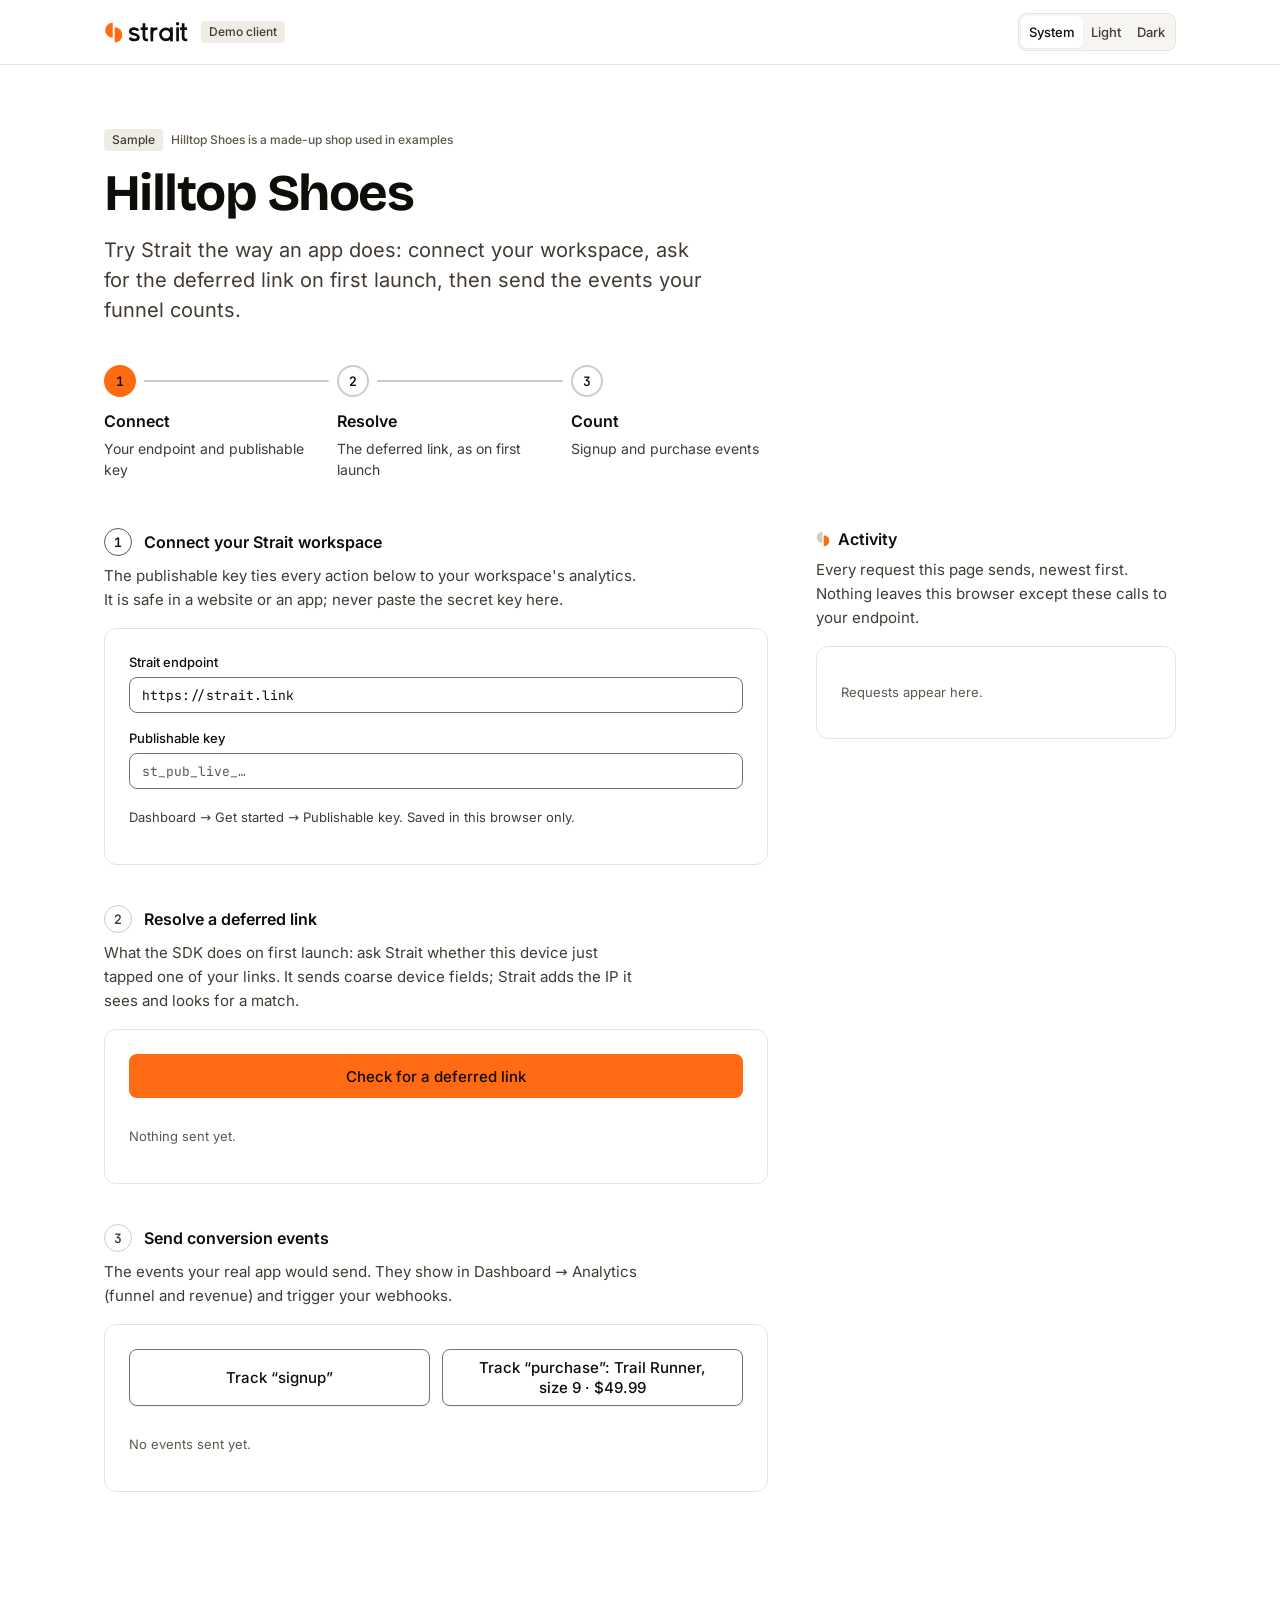
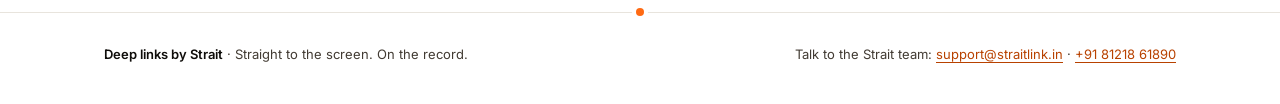
==== commit 4f803a70: "Demo site: Strait design system v5, dark first, self-hosted fonts - v5 tokens, UI and parts CSS copi" ====
--- a/index.html
+++ b/index.html
@@ -3,110 +3,169 @@
 <head>
 <meta charset="utf-8">
 <meta name="viewport" content="width=device-width, initial-scale=1, viewport-fit=cover">
-<title>Hilltop Shoes — a Strait demo client</title>
+<meta name="color-scheme" content="dark light">
+<title>Hilltop Shoes · a Strait demo client</title>
+<script>try{var t=localStorage.getItem('strait.theme');if(t==='light'||t==='dark')document.documentElement.dataset.theme=t}catch(e){}</script>
 <link rel="icon" href="assets/favicon.svg" type="image/svg+xml">
-<link rel="preconnect" href="https://fonts.googleapis.com">
-<link rel="preconnect" href="https://fonts.gstatic.com" crossorigin>
-<link rel="stylesheet" href="https://fonts.googleapis.com/css2?family=Bricolage+Grotesque:opsz,wght@12..96,700&family=Inter:wght@400;500;600&family=JetBrains+Mono:wght@400;500&display=swap">
+<link rel="preload" href="assets/fonts/bricolage-grotesque.woff2" as="font" type="font/woff2" crossorigin>
+<link rel="stylesheet" href="assets/fonts.css">
 <link rel="stylesheet" href="strait-tokens.css">
-<link rel="stylesheet" href="strait-warm.css">
 <link rel="stylesheet" href="strait-ui.css">
-<style>
-  *{box-sizing:border-box;margin:0;padding:0;-webkit-text-size-adjust:100%}
-  body{background:var(--st-bg-subtle);min-height:100vh;
-    padding:0 var(--st-space-4) calc(var(--st-space-10) + env(safe-area-inset-bottom))}
-  .wrap{max-width:560px;margin:0 auto}
-  header{text-align:center;padding:var(--st-space-8) var(--st-space-1) var(--st-space-2)}
-  header .st-h1{font-size:28px;line-height:34px}
-  .tag{margin-top:var(--st-space-1)}
-  /* A neutral tag, not a status or an action (DS v4.1 §9.8): orange stays for "act here". Mark below 24px = small mark (§3). */
-  .powered{display:inline-flex;align-items:center;gap:var(--st-space-2);margin-top:var(--st-space-3);border-radius:var(--st-radius-xs)}
-  .powered img{width:16px;height:16px}
-  .step{display:flex;align-items:baseline;flex-wrap:wrap;gap:var(--st-space-2);margin:var(--st-space-6) 0 var(--st-space-3)}
-  .step .st-overline{color:var(--st-brand-text)}
-  .step .st-muted{font:var(--st-text-body-sm)}
-  .card{margin-bottom:var(--st-space-3);display:flex;flex-direction:column;gap:var(--st-space-3)}
-  .row{display:grid;grid-template-columns:1fr 1fr;gap:var(--st-space-3)}
-  .row .st-btn{white-space:normal;line-height:1.25;height:auto;min-height:44px;padding-block:var(--st-space-2)}
-  @media (max-width:400px){.row{grid-template-columns:1fr}}
-  .res{font:var(--st-text-code);font-size:12px;background:var(--st-bg-muted);border:1px solid var(--st-border);
-    border-radius:var(--st-radius-md);padding:var(--st-space-3);white-space:pre-wrap;word-break:break-word;
-    color:var(--st-text);min-height:44px}
-  .ok{color:var(--st-success)}.err{color:var(--st-danger)}.muted{color:var(--st-text-muted)}
-  .log{font:var(--st-text-code);font-size:12px;color:var(--st-text-muted)}
-  .log .line{padding:6px 0;border-bottom:1px solid var(--st-border)}
-  .log .line:last-child{border-bottom:0}
-  .hint{font:var(--st-text-body-sm);color:var(--st-text-muted)}
-  .hint b{color:var(--st-text);font-weight:600}
-  footer{text-align:center;margin-top:var(--st-space-8);font:var(--st-text-caption);color:var(--st-text-subtle)}
-</style>
+<link rel="stylesheet" href="strait-parts.css">
+<link rel="stylesheet" href="assets/demo.css">
 </head>
 <body class="st-root">
-<div class="wrap">
-  <header>
-    <h1 class="st-h1">Hilltop Shoes</h1>
-    <p class="tag st-muted">a pretend customer product, powered by Strait</p>
-    <span class="powered st-badge st-badge--plain"><img src="assets/strait-mark-small.svg" alt="">Strait demo client</span>
-  </header>
-
-  <h2 class="step"><span class="st-overline">① Connect to your Strait workspace</span></h2>
-  <div class="card st-card">
-    <div class="st-field">
-      <label class="st-label" for="endpoint">Strait endpoint</label>
-      <input class="st-input st-input--mono" id="endpoint" value="https://strait.link">
-    </div>
-    <div class="st-field">
-      <label class="st-label" for="publishableKey">Publishable key <span class="muted">(Dashboard → Get started → Publishable key)</span></label>
-      <input class="st-input st-input--mono" id="publishableKey" placeholder="st_pub_live_…">
-    </div>
-    <p class="hint">These are saved in this browser. The publishable key ties every action below to <b>your</b> workspace's analytics. It's safe to use in a website.</p>
+<a class="skip" href="#main">Skip to the demo</a>
+<header class="bar">
+  <div class="bar-in">
+    <a class="brand" href="./" aria-label="Strait demo client, home">
+      <img class="lk-l" src="assets/strait-lockup.svg" alt="Strait" width="85" height="28">
+      <img class="lk-d" src="assets/strait-lockup-dark.svg" alt="Strait" width="85" height="28">
+    </a>
+    <span class="tag">Demo client</span>
+    <div class="theme" role="group" aria-label="Theme">
+      <button type="button" class="t-sys" data-theme-set="system" aria-pressed="true">System</button>
+      <button type="button" data-theme-set="light" aria-pressed="false">Light</button>
+      <button type="button" data-theme-set="dark" aria-pressed="false">Dark</button>
+    </div>
   </div>
-
-  <h2 class="step"><span class="st-overline">② Deferred link resolve</span><span class="st-muted">(what the SDK does on first launch)</span></h2>
-  <div class="card st-card">
-    <p class="hint">Simulates your app asking Strait “did this device just click one of our links?” It sends coarse device fields; Strait adds the IP it sees and looks for a match.</p>
-    <button class="st-btn st-btn--primary st-btn--lg st-btn--block" id="btnMatch">Check for a deferred link</button>
-    <div class="res" id="matchRes">—</div>
+</header>
+
+<main id="main" class="wrap">
+  <section class="hero" aria-labelledby="title">
+    <p class="eyebrow"><span class="tag">Sample</span><span>Hilltop Shoes is a made-up shop used in examples</span></p>
+    <h1 class="title" id="title">Hilltop Shoes</h1>
+    <p class="lead">Try Strait the way an app does: connect your workspace, ask for the deferred link on first launch, then send the events your funnel counts.</p>
+  </section>
+
+  <ol class="rail" aria-label="Steps" id="rail">
+    <li class="rail-s is-on" aria-current="step"><span class="rail-in"><b class="rail-n">1</b><span class="rail-t">Connect</span><span class="rail-d">Your endpoint and publishable key</span></span></li>
+    <li class="rail-s"><span class="rail-in"><b class="rail-n">2</b><span class="rail-t">Resolve</span><span class="rail-d">The deferred link, as on first launch</span></span></li>
+    <li class="rail-s"><span class="rail-in"><b class="rail-n">3</b><span class="rail-t">Count</span><span class="rail-d">Signup and purchase events</span></span></li>
+  </ol>
+
+  <div class="cols">
+  <div class="steps">
+  <section class="step is-on" id="step1" aria-labelledby="h-step1">
+    <h2 class="step-h" id="h-step1"><span class="step-n" aria-hidden="true">1</span>Connect your Strait workspace</h2>
+    <p class="step-p">The publishable key ties every action below to your workspace's analytics. It is safe in a website or an app; never paste the secret key here.</p>
+    <div class="card st-card">
+      <div class="st-field">
+        <label class="st-label" for="endpoint">Strait endpoint</label>
+        <input class="st-input st-input--mono" id="endpoint" value="https://strait.link" autocomplete="off" spellcheck="false" inputmode="url">
+      </div>
+      <div class="st-field">
+        <label class="st-label" for="publishableKey">Publishable key</label>
+        <input class="st-input st-input--mono" id="publishableKey" placeholder="st_pub_live_…" autocomplete="off" spellcheck="false" aria-describedby="pk-help">
+        <p class="st-help" id="pk-help">Dashboard → Get started → Publishable key. Saved in this browser only.</p>
+      </div>
+    </div>
+  </section>
+
+  <section class="step" id="step2" aria-labelledby="h-step2">
+    <h2 class="step-h" id="h-step2"><span class="step-n" aria-hidden="true">2</span>Resolve a deferred link</h2>
+    <p class="step-p">What the SDK does on first launch: ask Strait whether this device just tapped one of your links. It sends coarse device fields; Strait adds the IP it sees and looks for a match.</p>
+    <div class="card st-card">
+      <button class="st-btn st-btn--primary st-btn--lg st-btn--block" id="btnMatch" type="button">Check for a deferred link</button>
+      <div id="matchRes" aria-live="polite"><p class="empty">Nothing sent yet.</p></div>
+    </div>
+  </section>
+
+  <section class="step" id="step3" aria-labelledby="h-step3">
+    <h2 class="step-h" id="h-step3"><span class="step-n" aria-hidden="true">3</span>Send conversion events</h2>
+    <p class="step-p">The events your real app would send. They show in Dashboard → Analytics (funnel and revenue) and trigger your webhooks.</p>
+    <div class="card st-card">
+      <div class="row">
+        <button class="st-btn st-btn--secondary st-btn--lg" id="btnSignup" type="button">Track “signup”</button>
+        <button class="st-btn st-btn--secondary st-btn--lg" id="btnPurchase" type="button">Track “purchase”: Trail Runner, size 9 · $49.99</button>
+      </div>
+      <div id="eventRes" aria-live="polite"><p class="empty">No events sent yet.</p></div>
+    </div>
+  </section>
+
   </div>
-
-  <h2 class="step"><span class="st-overline">③ Conversion events</span><span class="st-muted">(your funnel + revenue)</span></h2>
-  <div class="card st-card">
-    <p class="hint">Fire the events your real app would send. They show up in Dashboard → Analytics (funnel + revenue) and trigger webhooks.</p>
-    <div class="row">
-      <button class="st-btn st-btn--secondary st-btn--lg" id="btnSignup">Track “signup”</button>
-      <button class="st-btn st-btn--secondary st-btn--lg" id="btnPurchase">Track “purchase”: Trail Runner, size 9 · $49.99</button>
-    </div>
-    <div class="res" id="eventRes">—</div>
+  <aside class="step record" aria-labelledby="h-log">
+    <h2 class="step-h record-h" id="h-log"><svg class="h-mm h-mm--r" viewBox="4 1 40 46" aria-hidden="true" focusable="false"><path class="h-mm-l" d="M22 3A16 16 0 0 0 22 35Z"/><path class="h-mm-r" d="M26 45A16 16 0 0 0 26 13Z"/></svg>Activity</h2>
+    <p class="step-p">Every request this page sends, newest first. Nothing leaves this browser except these calls to your endpoint.</p>
+    <div class="card st-card">
+      <ol class="log" id="log"><li class="empty">Requests appear here.</li></ol>
+    </div>
+  </aside>
   </div>
-
-  <h2 class="step"><span class="st-overline">Activity</span></h2>
-  <div class="card st-card"><div class="log" id="log"><span class="muted">requests will appear here…</span></div></div>
-
-  <footer>Deep links by Strait · Straight to the screen. On the record.</footer>
-</div>
-
+</main>
+
+<div class="seam" aria-hidden="true"><i class="seam-dot"></i></div>
+<footer class="foot">
+  <p><b>Deep links by Strait</b> · Straight to the screen. On the record.</p>
+  <p>Talk to the Strait team: <a href="mailto:support@straitlink.in">support@straitlink.in</a> · <a href="tel:+918121861890">+91 81218 61890</a></p>
+</footer>
+
+<script src="assets/theme.js"></script>
 <script>
 const $ = (id) => document.getElementById(id);
-const cfg = () => ({ endpoint: $('endpoint').value.replace(/\/+$/,''), publishableKey: $('publishableKey').value.trim() });
+const cfg = () => ({ endpoint: $('endpoint').value.replace(/\/+$/, ''), publishableKey: $('publishableKey').value.trim() });
 
 // Served from this machine → default to the local engine (npm run dev, port 3000)
 // rather than the hosted one, so local testing never silently hits old code.
 if (['localhost', '127.0.0.1'].includes(location.hostname)) $('endpoint').value = 'http://localhost:3000';
 
-// persist config (an endpoint/key you typed wins over the default above)
-for (const k of ['endpoint','publishableKey']) {
-  const v = localStorage.getItem('strait_'+k); if (v) $(k).value = v;
-  $(k).addEventListener('input', () => localStorage.setItem('strait_'+k, $(k).value));
-}
-
-function logLine(msg, ok) {
+// Persist config (an endpoint / key you typed wins over the default above).
+for (const k of ['endpoint', 'publishableKey']) {
+  try { const v = localStorage.getItem('strait_' + k); if (v) $(k).value = v; } catch {}
+  $(k).addEventListener('input', () => { try { localStorage.setItem('strait_' + k, $(k).value); } catch {} progress(); });
+}
+
+// ── Small DOM helpers: everything from the network is set as text, never as HTML ──
+function h(tag, attrs = {}, ...kids) {
+  const n = document.createElement(tag);
+  for (const [k, v] of Object.entries(attrs)) n.setAttribute(k, v);
+  for (const c of kids) n.append(c instanceof Node ? c : document.createTextNode(String(c)));
+  return n;
+}
+const MARK = '<svg class="h-mm h-mm--r h-rcpt-m" viewBox="4 1 40 46" aria-hidden="true" focusable="false"><path class="h-mm-l" d="M22 3A16 16 0 0 0 22 35Z"/><path class="h-mm-r" d="M26 45A16 16 0 0 0 26 13Z"/></svg>';
+/** A health chip: glyph + word (OK / Broken), with the HTTP status as its label. */
+function chip(ok, label) {
+  return h('span', { class: 'chip', 'data-set': 'health', 'data-value': ok ? 'ok' : 'broken' }, `${label}: ${ok ? 'OK' : 'Broken'}`);
+}
+function line(k, v, block = false) {
+  return h('li', block ? { class: 'is-block' } : {}, h('span', { class: 'h-rk' }, k), h('span', { class: 'sr' }, ': '), h('i', { 'aria-hidden': 'true' }), h('span', { class: 'h-rv' }, v));
+}
+let receipts = 0;
+/** The record of one request: a receipt on warm paper, with the raw reply under it. */
+function receipt(head, lines, note, raw) {
+  const id = 'rc-' + (++receipts);
+  const top = h('p', { class: 'h-rcpt-h', id }, h('span', {}, head));
+  top.insertAdjacentHTML('beforeend', MARK);
+  const art = h('article', { class: 'h-rcpt', 'aria-labelledby': id }, top, h('ul', { class: 'h-rcpt-l' }, ...lines));
+  if (note) art.append(h('p', { class: 'h-rcpt-b' }, note));
+  const frag = document.createDocumentFragment();
+  frag.append(art);
+  if (raw !== undefined) frag.append(h('details', { class: 'raw' }, h('summary', {}, 'Raw reply'), h('pre', {}, typeof raw === 'string' ? raw : JSON.stringify(raw, null, 2))));
+  return frag;
+}
+const clock = () => new Date().toLocaleTimeString([], { hour: '2-digit', minute: '2-digit', second: '2-digit' });
+
+function logLine(msg, ok, status) {
   const el = $('log');
-  if (el.querySelector('.muted')) el.innerHTML = '';
-  const d = document.createElement('div');
-  d.className = 'line';
-  d.innerHTML = '<span class="'+(ok?'ok':'err')+'">'+(ok?'✓':'✗')+'</span> '+new Date().toLocaleTimeString()+' — '+msg;
-  el.prepend(d);
-}
+  if (el.querySelector('.empty')) el.textContent = '';
+  el.prepend(h('li', {}, h('time', {}, clock()), chip(ok, status), h('span', { class: 'msg' }, msg)));
+}
+
+// ── The 1/2/3 rail follows what has been done ──
+const done = { match: false, event: false };
+function progress() {
+  const steps = [!!cfg().publishableKey, done.match, done.event];
+  const current = steps.indexOf(false); // -1 = all done
+  document.querySelectorAll('#rail .rail-s').forEach((li, i) => {
+    li.classList.toggle('is-done', steps[i] && i !== current);
+    li.classList.toggle('is-on', i === current);
+    if (i === current) li.setAttribute('aria-current', 'step'); else li.removeAttribute('aria-current');
+    const sec = $('step' + (i + 1));
+    sec.classList.toggle('is-on', i === current);
+    sec.classList.toggle('is-done', steps[i] && i !== current);
+  });
+}
+progress();
 
 function device() {
   return {
@@ -127,34 +186,56 @@
   return { status: res.status, ok: res.ok, body: parsed };
 }
 
+function needKey(target) {
+  target.replaceChildren(h('p', { class: 'st-error', role: 'alert' }, 'Enter your publishable key first (step 1).'));
+  $('publishableKey').setAttribute('aria-invalid', 'true');
+  $('publishableKey').focus();
+}
+$('publishableKey').addEventListener('input', () => $('publishableKey').removeAttribute('aria-invalid'));
+
 $('btnMatch').onclick = async () => {
   const { publishableKey } = cfg();
-  if (!publishableKey) { $('matchRes').innerHTML = '<span class="err">Enter your publishable key first.</span>'; return; }
-  $('btnMatch').disabled = true; $('matchRes').textContent = '…';
+  if (!publishableKey) return needKey($('matchRes'));
+  $('btnMatch').disabled = true;
+  $('matchRes').replaceChildren(h('p', { class: 'empty' }, 'Asking Strait…'));
   try {
     const r = await post('/v1/match', { publishableKey, ...device() });
-    $('matchRes').textContent = JSON.stringify(r.body, null, 2);
-    logLine('POST /v1/match → '+r.status+(r.body?.matched?' (MATCHED → '+r.body.longUrl+')':' (no match yet)'), r.ok);
+    const b = r.body || {};
+    const lines = [line('Reply', chip(r.ok, r.status)), line('Matched', b.matched ? 'Yes' : 'No')];
+    if (b.matchMethod) lines.push(line('Method', b.matchMethod));
+    if (b.longUrl) lines.push(line('Goes to', b.longUrl, true));
+    if (b.clickId) lines.push(line('Tap id', b.clickId));
+    if (!r.ok && b.reason) lines.push(line('Reason', b.reason));
+    lines.push(line('Time', clock()));
+    const note = r.ok
+      ? (b.matched ? 'Your app would open this screen now. Pass the tap id with conversion events.' : 'No recent tap from this device. Tap one of your links on this device, then check again.')
+      : 'Check the endpoint and the publishable key.';
+    $('matchRes').replaceChildren(receipt('POST /v1/match', lines, note, r.body ?? '(no JSON body)'));
+    logLine('POST /v1/match' + (b.matched ? ` matched → ${b.longUrl}` : ' no match yet'), r.ok, r.status);
+    if (r.ok) { done.match = true; progress(); }
   } catch (e) {
-    $('matchRes').innerHTML = '<span class="err">'+e.message+' — is the endpoint reachable & the publishable key correct?</span>';
-    logLine('POST /v1/match failed: '+e.message, false);
+    $('matchRes').replaceChildren(receipt('POST /v1/match', [line('Reply', chip(false, 'Network')), line('Time', clock())], `${e.message}. Is the endpoint reachable?`));
+    logLine('POST /v1/match failed: ' + e.message, false, 'Network');
   }
   $('btnMatch').disabled = false;
 };
 
 async function sendEvent(name, extra) {
   const { publishableKey } = cfg();
-  if (!publishableKey) { $('eventRes').innerHTML = '<span class="err">Enter your publishable key first.</span>'; return; }
-  $('eventRes').textContent = '…';
+  if (!publishableKey) return needKey($('eventRes'));
+  $('eventRes').replaceChildren(h('p', { class: 'empty' }, 'Sending…'));
   try {
     const r = await post('/v1/event', { publishableKey, event: name, ...extra });
-    $('eventRes').innerHTML = r.ok
-      ? '<span class="ok">✓ '+name+' tracked ('+r.status+'). Check Dashboard → Analytics.</span>'
-      : '<span class="err">'+r.status+': '+JSON.stringify(r.body)+'</span>';
-    logLine('POST /v1/event "'+name+'" → '+r.status, r.ok);
+    const lines = [line('Event', name)];
+    if (extra.value) lines.push(line('Value', `$${extra.value.toFixed(2)} ${extra.currency}`));
+    lines.push(line('Reply', chip(r.ok, r.status)), line('Time', clock()));
+    const note = r.ok ? 'Recorded. See Dashboard → Analytics.' : 'The engine refused the event: see the raw reply.';
+    $('eventRes').replaceChildren(receipt('POST /v1/event', lines, note, r.body ?? '(no JSON body)'));
+    logLine(`POST /v1/event "${name}"`, r.ok, r.status);
+    if (r.ok) { done.event = true; progress(); }
   } catch (e) {
-    $('eventRes').innerHTML = '<span class="err">'+e.message+'</span>';
-    logLine('POST /v1/event failed: '+e.message, false);
+    $('eventRes').replaceChildren(receipt('POST /v1/event', [line('Event', name), line('Reply', chip(false, 'Network')), line('Time', clock())], `${e.message}. Is the endpoint reachable?`));
+    logLine('POST /v1/event failed: ' + e.message, false, 'Network');
   }
 }
 $('btnSignup').onclick = () => sendEvent('signup', {});
--- a/assets/fonts.css
+++ b/assets/fonts.css
@@ -0,0 +1,7 @@
+/* Self-hosted brand faces (no request to Google), DS v5 §4. Bricolage Grotesque 700 for display only,
+   Inter for body, JetBrains Mono for labels, code and receipts. The display stack falls back to a
+   local Arial Bold ("Strait Display Fallback") so the H1 holds its place while the face loads. */
+@font-face { font-family: "Bricolage Grotesque"; src: url("fonts/bricolage-grotesque.woff2") format("woff2"); font-weight: 600 800; font-display: swap; }
+@font-face { font-family: "Inter"; src: url("fonts/inter.woff2") format("woff2"); font-weight: 100 900; font-display: swap; }
+@font-face { font-family: "JetBrains Mono"; src: url("fonts/jetbrains-mono.woff2") format("woff2"); font-weight: 100 900; font-display: swap; }
+@font-face { font-family: "Strait Display Fallback"; src: local("Arial Bold"), local("Arial-BoldMT"); font-weight: 700; size-adjust: 96%; }
--- a/strait-tokens.css
+++ b/strait-tokens.css
@@ -1,22 +1,23 @@
-/* Strait design tokens v4.1.0 — GENERATED by brand/tokens/build.mjs from strait.tokens.json. Do not edit. */
-/* Fonts: Self-hosted woff2, no Google request: Bricolage Grotesque 700 (96pt optical size, Latin subset, @fontsource/bricolage-grotesque) for display only; Inter variable for body; JetBrains Mono variable for code. Preload only the display face. */
+/* Strait design tokens v5.0.0 — GENERATED by brand/tokens/build.mjs from tokens/src (DTCG 2025.10). Do not edit. */
+/* Fonts: Bricolage Grotesque 700 (display), Inter (body), JetBrains Mono (labels, code); self-hosted woff2. Spec: design-work/final/DS-V5.md */
 :root {
   --st-bg: #FFFFFF;
-  --st-bg-subtle: #F3F5F8;
-  --st-bg-muted: #EDF0F4;
+  --st-bg-subtle: #F7F5F1;
+  --st-bg-muted: #EFECE6;
   --st-surface: #FFFFFF;
   --st-surface-raised: #FFFFFF;
-  --st-border: #E6E9EF;
-  --st-border-strong: #CDD3DD;
-  --st-border-control: #6B778B;
-  --st-text: #070A10;
-  --st-text-muted: #343F50;
-  --st-text-subtle: #556175;
+  --st-surface-sunken: #F7F5F1;
+  --st-border: #E8E4DD;
+  --st-border-strong: #D2CBC1;
+  --st-border-control: #7A7166;
+  --st-text: #0F0D0A;
+  --st-text-muted: #423B33;
+  --st-text-subtle: #5F574D;
   --st-text-inverse: #FFFFFF;
   --st-brand: #FF6A13;
   --st-brand-hover: #FF8237;
   --st-brand-press: #E85600;
-  --st-on-brand: #070A10;
+  --st-on-brand: #0F0D0A;
   --st-brand-subtle: #FFF4EC;
   --st-brand-border: #FFC49E;
   --st-brand-text: #B84200;
@@ -24,79 +25,93 @@
   --st-link-hover: #8A3304;
   --st-focus-ring: #E85600;
   --st-field: #FF6A13;
-  --st-on-field: #070A10;
-  --st-night: #0A0E15;
-  --st-on-night: #F3F5F8;
-  --st-on-night-muted: #A8B1C0;
-  --st-lane: #1E8FD6;
-  --st-lane-text: #1673B0;
-  --st-accent: #1E8FD6;
-  --st-accent-text: #1673B0;
-  --st-success: #15803D;
-  --st-success-bg: #ECFDF3;
-  --st-warning: #A35208;
-  --st-warning-bg: #FFF7E8;
-  --st-danger: #B91C1C;
-  --st-danger-bg: #FEF2F2;
-  --st-info: #1D4ED8;
-  --st-info-bg: #EFF6FF;
-  --st-chart-1: #2A78D6;
-  --st-chart-2: #E85600;
-  --st-chart-3: #0F9F8F;
-  --st-chart-4: #6A4FD6;
-  --st-chart-5: #D6457E;
-  --st-chart-6: #9A6B00;
-  --st-scrim: rgba(7,10,16,0.48);
+  --st-on-field: #0F0D0A;
+  --st-night: #0E0C0A;
+  --st-on-night: #F6F3EE;
+  --st-on-night-muted: #B8B0A5;
+  --st-lane: #E85600;
+  --st-lane-text: #B84200;
+  --st-accent: #E85600;
+  --st-accent-text: #B84200;
+  --st-success: #33701B;
+  --st-success-bg: #EEF4E4;
+  --st-warning: #8A5A00;
+  --st-warning-bg: #FBF1DC;
+  --st-danger: #B3261E;
+  --st-danger-bg: #FBEAE6;
+  --st-info: #5F574D;
+  --st-info-bg: #F7F5F1;
+  --st-chart-1: #E85600;
+  --st-chart-2: #B84200;
+  --st-chart-3: #8A3304;
+  --st-chart-4: #5F574D;
+  --st-chart-5: #7A7166;
+  --st-chart-6: #423B33;
+  --st-scrim: rgba(15,13,10,0.48);
   --st-logo-mark: #FF6A13;
-  --st-logo-word: #070A10;
-  --st-status-ok: #15803D;
-  --st-status-ok-bg: #ECFDF3;
-  --st-status-degraded: #A35208;
-  --st-status-degraded-bg: #FFF7E8;
-  --st-status-broken: #B91C1C;
-  --st-status-broken-bg: #FEF2F2;
-  --st-status-unknown: #556175;
-  --st-status-unknown-bg: #EDF0F4;
-  --st-certainty-exact: #1673B0;
-  --st-certainty-exact-bg: #EAF4FC;
-  --st-certainty-likely: #4A88D0;
-  --st-certainty-likely-bg: #F0F5FC;
-  --st-certainty-estimated: #6B778B;
-  --st-certainty-estimated-bg: #EDF0F4;
-  --st-certainty-failed: #B91C1C;
-  --st-certainty-failed-bg: #FEF2F2;
-  --st-chart-other: #6B778B;
-  --st-chart-grid: #E6E9EF;
-  --st-chart-axis: #CDD3DD;
-  --st-chart-focus: #070A10;
-  --st-seq-1: #DCEBFA;
-  --st-seq-2: #A9CDF2;
-  --st-seq-3: #6EA9E8;
-  --st-seq-4: #2A78D6;
-  --st-seq-5: #1A4F94;
-  --st-diverging-neg: #D6457E;
-  --st-diverging-mid: #EDF0F4;
-  --st-diverging-pos: #2A78D6;
-  --st-gradient-hero-glow: radial-gradient(60% 50% at 50% 0%, rgba(255,106,19,0.10), rgba(255,106,19,0) 70%);
-  --st-gradient-scene: linear-gradient(180deg, #FFFFFF 0%, #F3F5F8 100%);
-  --st-gradient-night: linear-gradient(180deg, #0F141D 0%, #0A0E15 55%, #070A10 100%);
+  --st-logo-word: #0F0D0A;
+  --st-status-ok: #33701B;
+  --st-status-ok-bg: #EEF4E4;
+  --st-status-degraded: #8A5A00;
+  --st-status-degraded-bg: #FBF1DC;
+  --st-status-broken: #B3261E;
+  --st-status-broken-bg: #FBEAE6;
+  --st-status-unknown: #5F574D;
+  --st-status-unknown-bg: #EFECE6;
+  --st-certainty-exact: #B84200;
+  --st-certainty-exact-bg: #FFF4EC;
+  --st-certainty-likely: #B84200;
+  --st-certainty-likely-bg: #FFF4EC;
+  --st-certainty-estimated: #7A7166;
+  --st-certainty-estimated-bg: #EFECE6;
+  --st-certainty-failed: #B3261E;
+  --st-certainty-failed-bg: #FBEAE6;
+  --st-chart-other: #7A7166;
+  --st-chart-grid: #E8E4DD;
+  --st-chart-axis: #D2CBC1;
+  --st-chart-focus: #0F0D0A;
+  --st-seq-1: #FFF4EC;
+  --st-seq-2: #FFC49E;
+  --st-seq-3: #FF8237;
+  --st-seq-4: #E85600;
+  --st-seq-5: #8A3304;
+  --st-diverging-neg: #7A7166;
+  --st-diverging-mid: #EFECE6;
+  --st-diverging-pos: #FF6A13;
+  --st-paper: #F7F2E8;
+  --st-paper-ink: #1A1612;
+  --st-paper-muted: #4A4238;
+  --st-paper-subtle: #62594D;
+  --st-paper-line: #CFC5B6;
+  --st-paper-hl: #EAE2D4;
+  --st-paper-stamp: #B84200;
+  --st-gradient-hero-glow: radial-gradient(60% 50% at 50% 0%, rgba(255,106,19,0.1) 0%, rgba(255,106,19,0) 70%);
+  --st-gradient-scene: linear-gradient(180deg, #FFFFFF 0%, #F7F5F1 100%);
+  --st-gradient-night: linear-gradient(180deg, #191613 0%, #0E0C0A 55%, #0A0908 100%);
   --st-gradient-signal: linear-gradient(160deg, #FF8237 0%, #FF6A13 50%, #E85600 100%);
   --st-gradient-focus-wash: linear-gradient(180deg, #FFF4EC 0%, #FFFFFF 45%);
   --st-gradient-route-head: linear-gradient(90deg, #FF6A13 0%, #FF6A13 70%, rgba(255,106,19,0) 100%);
-  --st-gradient-skeleton: linear-gradient(90deg, #EDF0F4 0%, #F3F5F8 50%, #EDF0F4 100%);
+  --st-gradient-skeleton: linear-gradient(90deg, #EFECE6 0%, #F7F5F1 50%, #EFECE6 100%);
   --st-gradient-fade-edge: linear-gradient(var(--st-fade-dir, 90deg), var(--st-fade-from, var(--st-surface)), transparent);
-  --st-gradient-seq: linear-gradient(90deg, #DCEBFA, #A9CDF2, #6EA9E8, #2A78D6, #1A4F94);
-  --st-gradient-diverging: linear-gradient(90deg, #D6457E, #EDF0F4, #2A78D6);
-  --st-font-display: 'Bricolage Grotesque', Inter, 'Helvetica Neue', Arial, sans-serif;
+  --st-gradient-seq: linear-gradient(90deg, #FFF4EC, #FFC49E, #FF8237, #E85600, #8A3304);
+  --st-gradient-diverging: linear-gradient(90deg, #7A7166, #EFECE6, #FF6A13);
+  --st-shadow-sm: 0 1px 2px rgba(15,13,10,0.06);
+  --st-shadow-md: 0 4px 12px rgba(15,13,10,0.08), 0 1px 3px rgba(15,13,10,0.06);
+  --st-shadow-lg: 0 16px 40px rgba(15,13,10,0.14), 0 4px 12px rgba(15,13,10,0.08);
+  --st-shadow-glow: 0 40px 120px -40px rgba(255,106,19,0.45);
+  --st-shadow-edge: inset 0 1px 0 rgba(255,255,255,0);
+  --st-shadow-paper: 0 0 0.7px rgba(26,22,18,0.5), 0 12px 22px rgba(26,22,18,0.12);
+  --st-filter-paper: drop-shadow(0 0 0.7px rgba(26,22,18,0.5)) drop-shadow(0 12px 22px rgba(26,22,18,0.12));
+  --st-font-display: 'Bricolage Grotesque', 'Strait Display Fallback', Inter, 'Helvetica Neue', Arial, sans-serif;
   --st-font-body: Inter, system-ui, -apple-system, 'Segoe UI', Roboto, sans-serif;
   --st-font-mono: 'JetBrains Mono', 'SF Mono', Menlo, Consolas, monospace;
   --st-text-display-poster: 700 clamp(4rem, 15vw, 12rem)/0.86 var(--st-font-display);
   --st-tracking-display-poster: -0.05em;
-  --st-text-display-hero: 700 clamp(3.25rem, 8.5vw, 6.5rem)/0.95 var(--st-font-display);
-  --st-tracking-display-hero: -0.045em;
+  --st-text-display-hero: 700 clamp(3rem, 5.1vw, 4.625rem)/0.94 var(--st-font-display);
+  --st-tracking-display-hero: -0.035em;
   --st-text-display-xl: 700 clamp(2.5rem, 5.5vw, 4rem)/1 var(--st-font-display);
   --st-tracking-display-xl: -0.035em;
-  --st-text-display-lg: 700 clamp(2rem, 4vw, 3.5rem)/1.05 var(--st-font-display);
+  --st-text-display-lg: 700 clamp(2rem, 4vw, 3.5rem)/1.02 var(--st-font-display);
   --st-tracking-display-lg: -0.03em;
   --st-text-h1: 700 32px/38px var(--st-font-display);
   --st-tracking-h1: -0.02em;
@@ -126,16 +141,22 @@
   --st-tracking-body-sm: 0;
   --st-text-caption: 500 12px/16px var(--st-font-body);
   --st-tracking-caption: 0.01em;
-  --st-text-overline: 500 11px/14px var(--st-font-mono);
+  --st-text-overline: 500 12px/16px var(--st-font-mono);
   --st-tracking-overline: 0.08em;
   --st-text-station: 500 12px/16px var(--st-font-mono);
   --st-tracking-station: 0.06em;
+  --st-text-label: 500 12px/17px var(--st-font-mono);
+  --st-tracking-label: 0.08em;
   --st-text-code-lg: 400 14px/22px var(--st-font-mono);
   --st-tracking-code-lg: 0;
   --st-text-code: 400 13px/20px var(--st-font-mono);
   --st-tracking-code: 0;
   --st-text-code-sm: 400 12px/16px var(--st-font-mono);
   --st-tracking-code-sm: 0;
+  --st-text-receipt: 400 13px/21px var(--st-font-mono);
+  --st-tracking-receipt: 0;
+  --st-text-receipt-head: 600 13px/17px var(--st-font-mono);
+  --st-tracking-receipt-head: 0.06em;
   --st-text-kbd: 500 12px/16px var(--st-font-mono);
   --st-tracking-kbd: 0;
   --st-text-metric-xl: 600 64px/64px var(--st-font-mono);
@@ -144,7 +165,10 @@
   --st-tracking-metric: -0.02em;
   --st-text-metric-sm: 600 20px/24px var(--st-font-body);
   --st-tracking-metric-sm: 0;
-  --st-size-11: 0.6875rem;
+  --st-text-receipt-total: 700 36px/36px var(--st-font-display);
+  --st-tracking-receipt-total: -0.02em;
+  --st-text-stamp: 700 14px/14px var(--st-font-display);
+  --st-tracking-stamp: 0.1em;
   --st-size-12: 0.75rem;
   --st-size-13: 0.8125rem;
   --st-size-14: 0.875rem;
@@ -156,11 +180,12 @@
   --st-size-24: 1.5rem;
   --st-size-28: 1.75rem;
   --st-size-32: 2rem;
+  --st-size-36: 2.25rem;
+  --st-size-40: 2.5rem;
   --st-size-56: 3.5rem;
   --st-size-64: 4rem;
   --st-numerals: tabular-nums lining-nums;
   --st-space-0: 0px;
-  --st-space-0-5: 2px;
   --st-space-1: 4px;
   --st-space-2: 8px;
   --st-space-3: 12px;
@@ -175,6 +200,7 @@
   --st-space-24: 96px;
   --st-space-32: 128px;
   --st-space-40: 160px;
+  --st-space-0-5: 2px;
   --st-radius-xs: 4px;
   --st-radius-sm: 6px;
   --st-radius-md: 8px;
@@ -182,24 +208,29 @@
   --st-radius-xl: 16px;
   --st-radius-2xl: 20px;
   --st-radius-full: 999px;
-  --st-shadow-sm: 0 1px 2px rgba(7,10,16,0.06);
-  --st-shadow-md: 0 4px 12px rgba(7,10,16,0.08), 0 1px 3px rgba(7,10,16,0.06);
-  --st-shadow-lg: 0 16px 40px rgba(7,10,16,0.14), 0 4px 12px rgba(7,10,16,0.08);
-  --st-shadow-glow: 0 40px 120px -40px rgba(255,106,19,0.45);
   --st-duration-instant: 0ms;
   --st-duration-fast: 120ms;
-  --st-duration-base: 180ms;
+  --st-duration-stagger: 120ms;
+  --st-duration-draw: 160ms;
+  --st-duration-base: 200ms;
   --st-duration-step: 240ms;
-  --st-duration-stagger: 120ms;
   --st-duration-slow: 280ms;
+  --st-duration-wipe: 320ms;
   --st-duration-reveal: 400ms;
+  --st-duration-ink: 420ms;
+  --st-duration-mark: 480ms;
+  --st-duration-cut: 520ms;
+  --st-duration-print: 640ms;
   --st-duration-route: 900ms;
   --st-duration-scene: 1200ms;
   --st-duration-travel: 1600ms;
+  --st-duration-pulse: 2400ms;
+  --st-delay-resume: 4000ms;
   --st-ease-standard: cubic-bezier(0.2, 0, 0, 1);
+  --st-ease-enter: cubic-bezier(0.2, 0.8, 0.2, 1);
   --st-ease-exit: cubic-bezier(0.4, 0, 1, 1);
+  --st-ease-route: cubic-bezier(0.65, 0, 0.35, 1);
   --st-ease-emphasized: cubic-bezier(0.3, 0, 0, 1.2);
-  --st-ease-route: cubic-bezier(0.65, 0, 0.35, 1);
   --st-bp-sm: 480px;
   --st-bp-md: 768px;
   --st-bp-lg: 1024px;
@@ -228,6 +259,25 @@
   --st-z-overlay: 40;
   --st-z-modal: 50;
   --st-z-toast: 60;
+  --st-header-h: 64px;
+  --st-seam-dot: 8px;
+  --st-seam-halo: 4px;
+  --st-rail-node: 32px;
+  --st-rail-line: 2px;
+  --st-ticket-corner: 12px;
+  --st-ticket-notch: 12px;
+  --st-ticket-perf: 2.5px;
+  --st-ticket-perf-gap: 12px;
+  --st-half-mark-w: 21px;
+  --st-half-mark-h: 24px;
+  --st-chip-h: 22px;
+  --st-glyph-status: 18px;
+  --st-glyph: 24px;
+  --st-stroke-glyph: 1.5px;
+  --st-stroke-status: 2px;
+  --st-stamp-rotate: -6deg;
+  --st-anatomy-border: 2px;
+  --st-card-pad: 28px;
   --st-channel-whatsapp: var(--st-chart-1);
   --st-channel-instagram: var(--st-chart-2);
   --st-channel-email: var(--st-chart-3);
@@ -239,22 +289,23 @@
 }
 @media (prefers-color-scheme: dark) {
   :root:not([data-theme="light"]) {
-    --st-bg: #0A0E15;
-    --st-bg-subtle: #0F141D;
-    --st-bg-muted: #1C2330;
-    --st-surface: #151B26;
-    --st-surface-raised: #1C2330;
-    --st-border: #212A38;
-    --st-border-strong: #343F50;
-    --st-border-control: #66728A;
-    --st-text: #F3F5F8;
-    --st-text-muted: #A8B1C0;
-    --st-text-subtle: #8A95A8;
-    --st-text-inverse: #070A10;
+    --st-bg: #0E0C0A;
+    --st-bg-subtle: #14120F;
+    --st-bg-muted: #221E1A;
+    --st-surface: #191613;
+    --st-surface-raised: #221E1A;
+    --st-surface-sunken: #0A0908;
+    --st-border: #2B2621;
+    --st-border-strong: #3E3831;
+    --st-border-control: #7D746A;
+    --st-text: #F6F3EE;
+    --st-text-muted: #B8B0A5;
+    --st-text-subtle: #9A9186;
+    --st-text-inverse: #0F0D0A;
     --st-brand: #FF6A13;
     --st-brand-hover: #FF8237;
     --st-brand-press: #E85600;
-    --st-on-brand: #070A10;
+    --st-on-brand: #0F0D0A;
     --st-brand-subtle: #2A1A10;
     --st-brand-border: #5C2306;
     --st-brand-text: #FF8237;
@@ -262,92 +313,104 @@
     --st-link-hover: #FF9C5E;
     --st-focus-ring: #FF8237;
     --st-field: #FF6A13;
-    --st-on-field: #070A10;
-    --st-night: #0A0E15;
-    --st-on-night: #F3F5F8;
-    --st-on-night-muted: #A8B1C0;
-    --st-lane: #5EC8FF;
-    --st-lane-text: #5EC8FF;
-    --st-accent: #5EC8FF;
-    --st-accent-text: #5EC8FF;
-    --st-success: #4ADE80;
-    --st-success-bg: #0F2419;
-    --st-warning: #F5B547;
-    --st-warning-bg: #2A2110;
-    --st-danger: #F87171;
-    --st-danger-bg: #2C1518;
-    --st-info: #7AB2FF;
-    --st-info-bg: #122039;
-    --st-chart-1: #3987E5;
-    --st-chart-2: #E8601A;
-    --st-chart-3: #16A190;
-    --st-chart-4: #8577E8;
-    --st-chart-5: #D9578A;
-    --st-chart-6: #B08515;
+    --st-on-field: #0F0D0A;
+    --st-night: #0E0C0A;
+    --st-on-night: #F6F3EE;
+    --st-on-night-muted: #B8B0A5;
+    --st-lane: #FF8237;
+    --st-lane-text: #FF8237;
+    --st-accent: #FF8237;
+    --st-accent-text: #FF8237;
+    --st-success: #84C46A;
+    --st-success-bg: #16200F;
+    --st-warning: #E8B04A;
+    --st-warning-bg: #2A2010;
+    --st-danger: #F0645C;
+    --st-danger-bg: #2B1513;
+    --st-info: #B8B0A5;
+    --st-info-bg: #191613;
+    --st-chart-1: #FF6A13;
+    --st-chart-2: #FF9C5E;
+    --st-chart-3: #FFC49E;
+    --st-chart-4: #B84200;
+    --st-chart-5: #9A9186;
+    --st-chart-6: #B8B0A5;
     --st-scrim: rgba(0,0,0,0.64);
     --st-logo-mark: #FF6A13;
-    --st-logo-word: #F3F5F8;
-    --st-status-ok: #4ADE80;
-    --st-status-ok-bg: #0F2419;
-    --st-status-degraded: #F5B547;
-    --st-status-degraded-bg: #2A2110;
-    --st-status-broken: #F87171;
-    --st-status-broken-bg: #2C1518;
-    --st-status-unknown: #A8B1C0;
-    --st-status-unknown-bg: #1C2330;
-    --st-certainty-exact: #5EC8FF;
-    --st-certainty-exact-bg: #0E2233;
-    --st-certainty-likely: #8CBDF5;
-    --st-certainty-likely-bg: #121D2C;
-    --st-certainty-estimated: #8A95A8;
-    --st-certainty-estimated-bg: #1C2330;
-    --st-certainty-failed: #F87171;
-    --st-certainty-failed-bg: #2C1518;
-    --st-chart-other: #8A95A8;
-    --st-chart-grid: #212A38;
-    --st-chart-axis: #343F50;
-    --st-chart-focus: #F3F5F8;
-    --st-seq-1: #1A2F4D;
-    --st-seq-2: #1F4F86;
-    --st-seq-3: #2F6FC0;
-    --st-seq-4: #4C93E6;
-    --st-seq-5: #8CBDF5;
-    --st-diverging-neg: #D9578A;
-    --st-diverging-mid: #212A38;
-    --st-diverging-pos: #3987E5;
-    --st-gradient-hero-glow: radial-gradient(60% 50% at 50% 0%, rgba(255,106,19,0.16), rgba(255,106,19,0) 70%);
-    --st-gradient-scene: linear-gradient(180deg, #0F141D 0%, #0A0E15 55%, #070A10 100%);
-    --st-gradient-night: linear-gradient(180deg, #0F141D 0%, #0A0E15 55%, #070A10 100%);
+    --st-logo-word: #F6F3EE;
+    --st-status-ok: #84C46A;
+    --st-status-ok-bg: #16200F;
+    --st-status-degraded: #E8B04A;
+    --st-status-degraded-bg: #2A2010;
+    --st-status-broken: #F0645C;
+    --st-status-broken-bg: #2B1513;
+    --st-status-unknown: #B8B0A5;
+    --st-status-unknown-bg: #221E1A;
+    --st-certainty-exact: #FF8237;
+    --st-certainty-exact-bg: #2A1A10;
+    --st-certainty-likely: #FF9C5E;
+    --st-certainty-likely-bg: #2A1A10;
+    --st-certainty-estimated: #9A9186;
+    --st-certainty-estimated-bg: #221E1A;
+    --st-certainty-failed: #F0645C;
+    --st-certainty-failed-bg: #2B1513;
+    --st-chart-other: #9A9186;
+    --st-chart-grid: #2B2621;
+    --st-chart-axis: #3E3831;
+    --st-chart-focus: #F6F3EE;
+    --st-seq-1: #2A1A10;
+    --st-seq-2: #5C2306;
+    --st-seq-3: #B84200;
+    --st-seq-4: #FF6A13;
+    --st-seq-5: #FFC49E;
+    --st-diverging-neg: #9A9186;
+    --st-diverging-mid: #2B2621;
+    --st-diverging-pos: #FF6A13;
+    --st-paper: #EBE3D3;
+    --st-paper-ink: #1A1612;
+    --st-paper-muted: #4A4238;
+    --st-paper-subtle: #62594D;
+    --st-paper-line: #CFC5B6;
+    --st-paper-hl: #E0D6C3;
+    --st-paper-stamp: #A33A00;
+    --st-gradient-hero-glow: radial-gradient(60% 50% at 50% 0%, rgba(255,106,19,0.16) 0%, rgba(255,106,19,0) 70%);
+    --st-gradient-scene: linear-gradient(180deg, #14120F 0%, #0E0C0A 55%, #0A0908 100%);
+    --st-gradient-night: linear-gradient(180deg, #14120F 0%, #0E0C0A 55%, #0A0908 100%);
     --st-gradient-signal: linear-gradient(160deg, #FF8237 0%, #FF6A13 50%, #E85600 100%);
-    --st-gradient-focus-wash: linear-gradient(180deg, #2A1A10 0%, #151B26 45%);
+    --st-gradient-focus-wash: linear-gradient(180deg, #2A1A10 0%, #191613 45%);
     --st-gradient-route-head: linear-gradient(90deg, #FF6A13 0%, #FF6A13 70%, rgba(255,106,19,0) 100%);
-    --st-gradient-skeleton: linear-gradient(90deg, #1C2330 0%, #212A38 50%, #1C2330 100%);
+    --st-gradient-skeleton: linear-gradient(90deg, #221E1A 0%, #2B2621 50%, #221E1A 100%);
     --st-gradient-fade-edge: linear-gradient(var(--st-fade-dir, 90deg), var(--st-fade-from, var(--st-surface)), transparent);
-    --st-gradient-seq: linear-gradient(90deg, #1A2F4D, #1F4F86, #2F6FC0, #4C93E6, #8CBDF5);
-    --st-gradient-diverging: linear-gradient(90deg, #D9578A, #212A38, #3987E5);
-    --st-shadow-sm: 0 1px 2px rgba(3,5,9,0.5);
-    --st-shadow-md: 0 4px 12px rgba(3,5,9,0.55), 0 1px 3px rgba(3,5,9,0.4);
-    --st-shadow-lg: 0 16px 40px rgba(3,5,9,0.65), 0 4px 12px rgba(3,5,9,0.45);
+    --st-gradient-seq: linear-gradient(90deg, #2A1A10, #5C2306, #B84200, #FF6A13, #FFC49E);
+    --st-gradient-diverging: linear-gradient(90deg, #9A9186, #2B2621, #FF6A13);
+    --st-shadow-sm: 0 1px 2px rgba(5,4,3,0.5);
+    --st-shadow-md: 0 4px 12px rgba(5,4,3,0.55), 0 1px 3px rgba(5,4,3,0.4);
+    --st-shadow-lg: 0 16px 40px rgba(5,4,3,0.65), 0 4px 12px rgba(5,4,3,0.45);
+    --st-shadow-glow: 0 40px 120px -40px rgba(255,106,19,0.45);
+    --st-shadow-edge: inset 0 1px 0 rgba(246,243,238,0.05);
+    --st-shadow-paper: 0 2px 2px rgba(0,0,0,0.22), 0 18px 28px rgba(0,0,0,0.32);
+    --st-filter-paper: drop-shadow(0 2px 2px rgba(0,0,0,0.22)) drop-shadow(0 18px 28px rgba(0,0,0,0.32));
     color-scheme: dark;
   }
 }
 :root[data-theme="dark"] {
-  --st-bg: #0A0E15;
-  --st-bg-subtle: #0F141D;
-  --st-bg-muted: #1C2330;
-  --st-surface: #151B26;
-  --st-surface-raised: #1C2330;
-  --st-border: #212A38;
-  --st-border-strong: #343F50;
-  --st-border-control: #66728A;
-  --st-text: #F3F5F8;
-  --st-text-muted: #A8B1C0;
-  --st-text-subtle: #8A95A8;
-  --st-text-inverse: #070A10;
+  --st-bg: #0E0C0A;
+  --st-bg-subtle: #14120F;
+  --st-bg-muted: #221E1A;
+  --st-surface: #191613;
+  --st-surface-raised: #221E1A;
+  --st-surface-sunken: #0A0908;
+  --st-border: #2B2621;
+  --st-border-strong: #3E3831;
+  --st-border-control: #7D746A;
+  --st-text: #F6F3EE;
+  --st-text-muted: #B8B0A5;
+  --st-text-subtle: #9A9186;
+  --st-text-inverse: #0F0D0A;
   --st-brand: #FF6A13;
   --st-brand-hover: #FF8237;
   --st-brand-press: #E85600;
-  --st-on-brand: #070A10;
+  --st-on-brand: #0F0D0A;
   --st-brand-subtle: #2A1A10;
   --st-brand-border: #5C2306;
   --st-brand-text: #FF8237;
@@ -355,74 +418,85 @@
   --st-link-hover: #FF9C5E;
   --st-focus-ring: #FF8237;
   --st-field: #FF6A13;
-  --st-on-field: #070A10;
-  --st-night: #0A0E15;
-  --st-on-night: #F3F5F8;
-  --st-on-night-muted: #A8B1C0;
-  --st-lane: #5EC8FF;
-  --st-lane-text: #5EC8FF;
-  --st-accent: #5EC8FF;
-  --st-accent-text: #5EC8FF;
-  --st-success: #4ADE80;
-  --st-success-bg: #0F2419;
-  --st-warning: #F5B547;
-  --st-warning-bg: #2A2110;
-  --st-danger: #F87171;
-  --st-danger-bg: #2C1518;
-  --st-info: #7AB2FF;
-  --st-info-bg: #122039;
-  --st-chart-1: #3987E5;
-  --st-chart-2: #E8601A;
-  --st-chart-3: #16A190;
-  --st-chart-4: #8577E8;
-  --st-chart-5: #D9578A;
-  --st-chart-6: #B08515;
+  --st-on-field: #0F0D0A;
+  --st-night: #0E0C0A;
+  --st-on-night: #F6F3EE;
+  --st-on-night-muted: #B8B0A5;
+  --st-lane: #FF8237;
+  --st-lane-text: #FF8237;
+  --st-accent: #FF8237;
+  --st-accent-text: #FF8237;
+  --st-success: #84C46A;
+  --st-success-bg: #16200F;
+  --st-warning: #E8B04A;
+  --st-warning-bg: #2A2010;
+  --st-danger: #F0645C;
+  --st-danger-bg: #2B1513;
+  --st-info: #B8B0A5;
+  --st-info-bg: #191613;
+  --st-chart-1: #FF6A13;
+  --st-chart-2: #FF9C5E;
+  --st-chart-3: #FFC49E;
+  --st-chart-4: #B84200;
+  --st-chart-5: #9A9186;
+  --st-chart-6: #B8B0A5;
   --st-scrim: rgba(0,0,0,0.64);
   --st-logo-mark: #FF6A13;
-  --st-logo-word: #F3F5F8;
-  --st-status-ok: #4ADE80;
-  --st-status-ok-bg: #0F2419;
-  --st-status-degraded: #F5B547;
-  --st-status-degraded-bg: #2A2110;
-  --st-status-broken: #F87171;
-  --st-status-broken-bg: #2C1518;
-  --st-status-unknown: #A8B1C0;
-  --st-status-unknown-bg: #1C2330;
-  --st-certainty-exact: #5EC8FF;
-  --st-certainty-exact-bg: #0E2233;
-  --st-certainty-likely: #8CBDF5;
-  --st-certainty-likely-bg: #121D2C;
-  --st-certainty-estimated: #8A95A8;
-  --st-certainty-estimated-bg: #1C2330;
-  --st-certainty-failed: #F87171;
-  --st-certainty-failed-bg: #2C1518;
-  --st-chart-other: #8A95A8;
-  --st-chart-grid: #212A38;
-  --st-chart-axis: #343F50;
-  --st-chart-focus: #F3F5F8;
-  --st-seq-1: #1A2F4D;
-  --st-seq-2: #1F4F86;
-  --st-seq-3: #2F6FC0;
-  --st-seq-4: #4C93E6;
-  --st-seq-5: #8CBDF5;
-  --st-diverging-neg: #D9578A;
-  --st-diverging-mid: #212A38;
-  --st-diverging-pos: #3987E5;
-  --st-gradient-hero-glow: radial-gradient(60% 50% at 50% 0%, rgba(255,106,19,0.16), rgba(255,106,19,0) 70%);
-  --st-gradient-scene: linear-gradient(180deg, #0F141D 0%, #0A0E15 55%, #070A10 100%);
-  --st-gradient-night: linear-gradient(180deg, #0F141D 0%, #0A0E15 55%, #070A10 100%);
+  --st-logo-word: #F6F3EE;
+  --st-status-ok: #84C46A;
+  --st-status-ok-bg: #16200F;
+  --st-status-degraded: #E8B04A;
+  --st-status-degraded-bg: #2A2010;
+  --st-status-broken: #F0645C;
+  --st-status-broken-bg: #2B1513;
+  --st-status-unknown: #B8B0A5;
+  --st-status-unknown-bg: #221E1A;
+  --st-certainty-exact: #FF8237;
+  --st-certainty-exact-bg: #2A1A10;
+  --st-certainty-likely: #FF9C5E;
+  --st-certainty-likely-bg: #2A1A10;
+  --st-certainty-estimated: #9A9186;
+  --st-certainty-estimated-bg: #221E1A;
+  --st-certainty-failed: #F0645C;
+  --st-certainty-failed-bg: #2B1513;
+  --st-chart-other: #9A9186;
+  --st-chart-grid: #2B2621;
+  --st-chart-axis: #3E3831;
+  --st-chart-focus: #F6F3EE;
+  --st-seq-1: #2A1A10;
+  --st-seq-2: #5C2306;
+  --st-seq-3: #B84200;
+  --st-seq-4: #FF6A13;
+  --st-seq-5: #FFC49E;
+  --st-diverging-neg: #9A9186;
+  --st-diverging-mid: #2B2621;
+  --st-diverging-pos: #FF6A13;
+  --st-paper: #EBE3D3;
+  --st-paper-ink: #1A1612;
+  --st-paper-muted: #4A4238;
+  --st-paper-subtle: #62594D;
+  --st-paper-line: #CFC5B6;
+  --st-paper-hl: #E0D6C3;
+  --st-paper-stamp: #A33A00;
+  --st-gradient-hero-glow: radial-gradient(60% 50% at 50% 0%, rgba(255,106,19,0.16) 0%, rgba(255,106,19,0) 70%);
+  --st-gradient-scene: linear-gradient(180deg, #14120F 0%, #0E0C0A 55%, #0A0908 100%);
+  --st-gradient-night: linear-gradient(180deg, #14120F 0%, #0E0C0A 55%, #0A0908 100%);
   --st-gradient-signal: linear-gradient(160deg, #FF8237 0%, #FF6A13 50%, #E85600 100%);
-  --st-gradient-focus-wash: linear-gradient(180deg, #2A1A10 0%, #151B26 45%);
+  --st-gradient-focus-wash: linear-gradient(180deg, #2A1A10 0%, #191613 45%);
   --st-gradient-route-head: linear-gradient(90deg, #FF6A13 0%, #FF6A13 70%, rgba(255,106,19,0) 100%);
-  --st-gradient-skeleton: linear-gradient(90deg, #1C2330 0%, #212A38 50%, #1C2330 100%);
+  --st-gradient-skeleton: linear-gradient(90deg, #221E1A 0%, #2B2621 50%, #221E1A 100%);
   --st-gradient-fade-edge: linear-gradient(var(--st-fade-dir, 90deg), var(--st-fade-from, var(--st-surface)), transparent);
-  --st-gradient-seq: linear-gradient(90deg, #1A2F4D, #1F4F86, #2F6FC0, #4C93E6, #8CBDF5);
-  --st-gradient-diverging: linear-gradient(90deg, #D9578A, #212A38, #3987E5);
-  --st-shadow-sm: 0 1px 2px rgba(3,5,9,0.5);
-  --st-shadow-md: 0 4px 12px rgba(3,5,9,0.55), 0 1px 3px rgba(3,5,9,0.4);
-  --st-shadow-lg: 0 16px 40px rgba(3,5,9,0.65), 0 4px 12px rgba(3,5,9,0.45);
+  --st-gradient-seq: linear-gradient(90deg, #2A1A10, #5C2306, #B84200, #FF6A13, #FFC49E);
+  --st-gradient-diverging: linear-gradient(90deg, #9A9186, #2B2621, #FF6A13);
+  --st-shadow-sm: 0 1px 2px rgba(5,4,3,0.5);
+  --st-shadow-md: 0 4px 12px rgba(5,4,3,0.55), 0 1px 3px rgba(5,4,3,0.4);
+  --st-shadow-lg: 0 16px 40px rgba(5,4,3,0.65), 0 4px 12px rgba(5,4,3,0.45);
+  --st-shadow-glow: 0 40px 120px -40px rgba(255,106,19,0.45);
+  --st-shadow-edge: inset 0 1px 0 rgba(246,243,238,0.05);
+  --st-shadow-paper: 0 2px 2px rgba(0,0,0,0.22), 0 18px 28px rgba(0,0,0,0.32);
+  --st-filter-paper: drop-shadow(0 2px 2px rgba(0,0,0,0.22)) drop-shadow(0 18px 28px rgba(0,0,0,0.32));
   color-scheme: dark;
 }
 @media (prefers-reduced-motion: reduce) {
-  :root { --st-duration-instant: 0ms; --st-duration-fast: 0ms; --st-duration-base: 0ms; --st-duration-step: 0ms; --st-duration-stagger: 0ms; --st-duration-slow: 0ms; --st-duration-reveal: 0ms; --st-duration-route: 0ms; --st-duration-scene: 0ms; --st-duration-travel: 0ms; }
+  :root { --st-duration-instant: 0ms; --st-duration-fast: 0ms; --st-duration-stagger: 0ms; --st-duration-draw: 0ms; --st-duration-base: 0ms; --st-duration-step: 0ms; --st-duration-slow: 0ms; --st-duration-wipe: 0ms; --st-duration-reveal: 0ms; --st-duration-ink: 0ms; --st-duration-mark: 0ms; --st-duration-cut: 0ms; --st-duration-print: 0ms; --st-duration-route: 0ms; --st-duration-scene: 0ms; --st-duration-travel: 0ms; --st-duration-pulse: 0ms; }
 }
--- a/strait-parts.css
+++ b/strait-parts.css
@@ -0,0 +1,242 @@
+/* Strait parts v5.0.0: the shared parts of the system, for every surface (redirect engine pages, dashboard,
+   website, demo site). A port of the RC site's parts (site/lib/components.mjs + assets/components.css, the
+   chips from assets/style.css) onto the v5 tokens only: no literal colours, durations or easings. Load after
+   strait-tokens.css and strait-ui.css. Markup: the same class names the RC site's components.mjs prints, so
+   its helpers (receipt, ticket, seam, rail, sectionLabel, statusGlyph, chip, anatomyStrip, halfCard) can be
+   copied as they are. Spec: design-work/final/DS-V5.md §6.
+   Parts: chip / tag (status, certainty, availability) · section label + half mark · status glyphs ● ◐ ○ ✕ ·
+   line glyphs · Pause / Play · seam · receipt · ticket · half card · 1/2/3 rail · anatomy strip.
+   One fix over the RC original: the stamp word uses paper-stamp (it sits on paper), not the page's
+   brand-text, which was #FF8237 on the dimmed paper in dark (about 2:1).
+   Motion here is only hover / settle transitions on tokens; they switch off under reduced motion because
+   every --st-duration-* is 0ms there. Signature motion (print-in, stamp) stays with each surface. */
+
+/* ── Chips and tags: glyph + word, never colour alone (WCAG 1.4.1) ───────────────────────────── */
+:root {
+  --glyph-disc-full: url("data:image/svg+xml,%3Csvg xmlns='http://www.w3.org/2000/svg' viewBox='0 0 14 14'%3E%3Ccircle cx='7' cy='7' r='5' fill='black'/%3E%3C/svg%3E");
+  --glyph-disc-half: url("data:image/svg+xml,%3Csvg xmlns='http://www.w3.org/2000/svg' viewBox='0 0 14 14'%3E%3Ccircle cx='7' cy='7' r='4.5' fill='none' stroke='black' stroke-width='1.5'/%3E%3Cpath d='M7 2.5a4.5 4.5 0 0 1 0 9z' fill='black'/%3E%3C/svg%3E");
+  --glyph-disc-outline: url("data:image/svg+xml,%3Csvg xmlns='http://www.w3.org/2000/svg' viewBox='0 0 14 14'%3E%3Ccircle cx='7' cy='7' r='4.5' fill='none' stroke='black' stroke-width='1.5'/%3E%3C/svg%3E");
+  --glyph-disc-dotted: url("data:image/svg+xml,%3Csvg xmlns='http://www.w3.org/2000/svg' viewBox='0 0 14 14'%3E%3Ccircle cx='7' cy='7' r='4.5' fill='none' stroke='black' stroke-width='1.5' stroke-dasharray='1.5 1.5'/%3E%3Ccircle cx='7' cy='7' r='2.5' fill='black'/%3E%3C/svg%3E");
+  --glyph-dash: url("data:image/svg+xml,%3Csvg xmlns='http://www.w3.org/2000/svg' viewBox='0 0 14 14'%3E%3Crect x='3' y='6.25' width='8' height='1.5' rx='.75' fill='black'/%3E%3C/svg%3E");
+  --glyph-check-circle: url("data:image/svg+xml,%3Csvg xmlns='http://www.w3.org/2000/svg' viewBox='0 0 14 14'%3E%3Ccircle cx='7' cy='7' r='5.75' fill='none' stroke='black' stroke-width='1.5'/%3E%3Cpath d='M4.5 7.2l1.7 1.7 3.4-3.6' fill='none' stroke='black' stroke-width='1.5' stroke-linecap='round' stroke-linejoin='round'/%3E%3C/svg%3E");
+  --glyph-alert-triangle: url("data:image/svg+xml,%3Csvg xmlns='http://www.w3.org/2000/svg' viewBox='0 0 14 14'%3E%3Cpath d='M7 1.8l5.6 9.9H1.4z' fill='none' stroke='black' stroke-width='1.4' stroke-linejoin='round'/%3E%3Cpath d='M7 5.6v2.6' stroke='black' stroke-width='1.5' stroke-linecap='round'/%3E%3Ccircle cx='7' cy='10' r='.85' fill='black'/%3E%3C/svg%3E");
+  --glyph-x-octagon: url("data:image/svg+xml,%3Csvg xmlns='http://www.w3.org/2000/svg' viewBox='0 0 14 14'%3E%3Cpath d='M4.6 1.5h4.8l3.1 3.1v4.8l-3.1 3.1H4.6L1.5 9.4V4.6z' fill='none' stroke='black' stroke-width='1.4' stroke-linejoin='round'/%3E%3Cpath d='M5 5l4 4M9 5l-4 4' stroke='black' stroke-width='1.5' stroke-linecap='round'/%3E%3C/svg%3E");
+  --glyph-x-circle: url("data:image/svg+xml,%3Csvg xmlns='http://www.w3.org/2000/svg' viewBox='0 0 14 14'%3E%3Ccircle cx='7' cy='7' r='5.75' fill='none' stroke='black' stroke-width='1.5'/%3E%3Cpath d='M5 5l4 4M9 5l-4 4' stroke='black' stroke-width='1.5' stroke-linecap='round'/%3E%3C/svg%3E");
+  --glyph-question-dashed: url("data:image/svg+xml,%3Csvg xmlns='http://www.w3.org/2000/svg' viewBox='0 0 14 14'%3E%3Ccircle cx='7' cy='7' r='5.75' fill='none' stroke='black' stroke-width='1.3' stroke-dasharray='2 1.6'/%3E%3Cpath d='M5.4 5.6a1.6 1.6 0 1 1 2.3 1.4c-.5.3-.7.6-.7 1.1' fill='none' stroke='black' stroke-width='1.3' stroke-linecap='round'/%3E%3Ccircle cx='7' cy='10.1' r='.8' fill='black'/%3E%3C/svg%3E");
+}
+.chip { display: inline-flex; align-items: center; gap: var(--st-space-1); height: var(--st-chip-h); padding: 0 var(--st-space-2) 0 6px; border: 1px solid var(--_c, var(--st-border-strong)); border-radius: var(--st-radius-xs); background: var(--_bg, var(--st-surface)); color: var(--_w, var(--st-text)); font: var(--st-text-caption); letter-spacing: 0; white-space: nowrap; vertical-align: middle; text-decoration: none; }
+.chip::before { content: ""; flex: none; width: 14px; height: 14px; background: var(--_g, var(--_c, currentColor)); -webkit-mask: var(--_m, var(--glyph-disc-full)) center / 14px no-repeat; mask: var(--_m, var(--glyph-disc-full)) center / 14px no-repeat; }
+.chip[data-set="health"] { --_w: var(--_c); }
+.chip[data-set="health"][data-value="ok"] { --_c: var(--st-status-ok); --_bg: var(--st-status-ok-bg); --_m: var(--glyph-check-circle); }
+.chip[data-set="health"][data-value="degraded"] { --_c: var(--st-status-degraded); --_bg: var(--st-status-degraded-bg); --_m: var(--glyph-alert-triangle); }
+.chip[data-set="health"][data-value="broken"] { --_c: var(--st-status-broken); --_bg: var(--st-status-broken-bg); --_m: var(--glyph-x-octagon); }
+.chip[data-set="health"][data-value="unknown"] { --_c: var(--st-status-unknown); --_bg: var(--st-status-unknown-bg); --_m: var(--glyph-question-dashed); border-style: dashed; }
+.chip[data-set="certainty"][data-value="exact"] { --_c: var(--st-certainty-exact); --_bg: var(--st-certainty-exact-bg); --_m: var(--glyph-disc-full); }
+.chip[data-set="certainty"][data-value="likely"] { --_c: var(--st-certainty-likely); --_bg: var(--st-certainty-likely-bg); --_m: var(--glyph-disc-dotted); }
+.chip[data-set="certainty"][data-value="estimated"] { --_c: var(--st-certainty-estimated); --_bg: var(--st-certainty-estimated-bg); --_m: var(--glyph-disc-half); }
+.chip[data-set="certainty"][data-value="failed"] { --_c: var(--st-certainty-failed); --_bg: var(--st-certainty-failed-bg); --_m: var(--glyph-x-circle); }
+.chip[data-set="availability"] { --_c: var(--st-border-strong); --_bg: var(--st-surface); }
+.chip[data-set="availability"][data-value="live"] { --_g: var(--st-text); --_m: var(--glyph-disc-full); }
+.chip[data-set="availability"][data-value="beta"] { --_g: var(--st-text); --_m: var(--glyph-disc-half); }
+.chip[data-set="availability"][data-value="planned"] { --_g: var(--st-text-muted); --_m: var(--glyph-disc-outline); color: var(--st-text-muted); }
+.chip[data-set="availability"][data-value="not-yet"] { --_g: var(--st-text-subtle); --_m: var(--glyph-dash); color: var(--st-text-subtle); }
+/* Tag: a neutral label that is not a status (Example, Recommended, Simulation, topics). */
+.tag { display: inline-flex; align-items: center; height: var(--st-chip-h); padding: 0 var(--st-space-2); border-radius: var(--st-radius-xs); background: var(--st-bg-muted); color: var(--st-text-muted); font: var(--st-text-caption); white-space: nowrap; vertical-align: middle; text-decoration: none; }
+a.tag:hover { color: var(--st-text); background: var(--st-border); }
+
+/* ── Seam: hairline + orange dot between sections and before the footer ─────────────────────── */
+.seam { position: relative; height: 1px; background: var(--st-border); }
+.seam-dot { position: absolute; left: 50%; top: 0; width: var(--st-seam-dot); height: var(--st-seam-dot); margin: calc(var(--st-seam-dot) / -2) 0 0 calc(var(--st-seam-dot) / -2); border-radius: 50%; background: var(--st-brand); box-shadow: 0 0 0 var(--st-seam-halo) var(--st-bg); }
+
+/* ── Section label, half mark, glyphs, receipt, ticket, half card, rail, anatomy strip ───────── */
+.h-label { font: var(--st-text-label); letter-spacing: var(--st-tracking-label); text-transform: uppercase; color: var(--st-text-subtle); margin-bottom: 24px; text-wrap: balance; }
+.h-label-n { color: var(--st-text-muted); }
+.h-g { width: 1.25em; height: 1.25em; flex: none; fill: none; stroke: currentColor; stroke-width: var(--st-stroke-glyph); stroke-linecap: round; stroke-linejoin: round; }
+.h-label { display: flex; flex-wrap: wrap; align-items: center; gap: 4px 10px; }
+.h-label-h { color: var(--st-text); font-weight: 600; }
+.h-label-w { color: var(--st-text-subtle); }
+.h-mm { width: var(--st-half-mark-w); height: var(--st-half-mark-h); flex: none; overflow: visible; }
+.h-label .h-mm { transition: transform var(--st-duration-mark) var(--st-ease-enter); }
+.h-mm path { fill: var(--st-border-strong); transition: fill var(--st-duration-mark) var(--st-ease-enter); }
+.h-mm--l .h-mm-l,  .h-mm--r .h-mm-r,  .h-mm--lr path { fill: var(--st-brand); }
+.h-st { width: var(--st-glyph-status); height: var(--st-glyph-status); flex: none; overflow: visible; vertical-align: -4px; }
+.h-st .g-disc { fill: var(--st-brand); }
+.h-st .g-mark { fill: none; stroke: var(--st-on-brand); stroke-width: 2; stroke-linecap: round; stroke-linejoin: round; stroke-dasharray: 1; stroke-dashoffset: 0; transition: stroke-dashoffset var(--st-duration-draw) var(--st-ease-enter); }
+.h-st .g-ring { fill: none; stroke: var(--st-brand); stroke-width: 1.5; }
+.h-st .g-ring--n { stroke: var(--st-border-control); }
+.h-st .g-half { fill: var(--st-brand); }
+.h-st .g-fillr { fill: var(--st-brand); opacity: 0; }
+.h-st .g-mark--late { opacity: 0; }
+.h-st .g-x { fill: none; stroke: var(--st-text-muted); stroke-width: 2; stroke-linecap: round; stroke-dasharray: 1; stroke-dashoffset: 0; transition: stroke-dashoffset var(--st-duration-draw) var(--st-ease-enter); }
+.h-st .g-dot { fill: var(--st-text-subtle); }
+.h-pp { flex: none; width: 32px; height: 32px; display: inline-grid; place-items: center; border: 1px solid var(--st-border-strong); border-radius: 50%; background: var(--st-surface); color: var(--st-text-muted); cursor: pointer; position: relative; }
+.h-pp[hidden] { display: none; }
+.h-pp::before { content: ""; position: absolute; inset: -6px; }
+.h-pp:hover { color: var(--st-text); border-color: var(--st-text-subtle); }
+.h-pp .h-g { width: 16px; height: 16px; grid-area: 1 / 1; }
+.h-pp .h-pp-play { display: none; }
+.h-pp[aria-pressed="true"] .h-pp-play { display: block; }
+.h-pp[aria-pressed="true"] .h-pp-pause { display: none; }
+.h-pp-play { fill: currentColor; }
+.h-ink { position: absolute; inset: -2px; border-radius: 9px; border: 1.5px solid var(--st-brand); opacity: 0; pointer-events: none; }
+.h-anat { margin-top: 0; padding: 28px 28px 24px; border-radius: var(--st-radius-2xl); border: 1px solid var(--st-border); background: var(--st-surface); }
+.h-anat-k { font: 500 12px/1.3 var(--st-font-mono); letter-spacing: .1em; color: var(--st-text-subtle); margin-bottom: 18px; }
+.h-anat-vs { width: 100%; margin: 0 0 22px; border-collapse: collapse; font: 400 14px/1.35 var(--st-font-body); color: var(--st-text-muted); }
+.h-anat-vs th,  .h-anat-vs td { padding: 10px 12px 10px 0; text-align: left; vertical-align: middle; }
+.h-anat-vs thead th { padding-top: 0; font: 500 12px/1.3 var(--st-font-mono); letter-spacing: .08em; text-transform: uppercase; color: var(--st-text-subtle); border-bottom: 1px dashed var(--st-border-strong); }
+.h-anat-vs tbody tr + tr { border-top: 1px solid var(--st-border); }
+.h-anat-vs tbody th { width: 30%; font-weight: 400; }
+.h-anat-vk { display: block; font: 500 12px/1.3 var(--st-font-mono); letter-spacing: .08em; text-transform: uppercase; color: var(--st-text-subtle); }
+.h-anat-vu { display: block; margin-top: 3px; font: 500 15px/1.3 var(--st-font-mono); color: var(--st-text-muted); overflow-wrap: anywhere; }
+.h-anat-vs td { white-space: normal; }
+.h-anat-vs td .h-st { width: 18px; height: 18px; margin-right: 8px; vertical-align: -4px; }
+.h-anat-vs .is-plain .h-anat-vu { text-decoration: line-through; text-decoration-color: var(--st-border-control); text-decoration-thickness: 1.5px; }
+.h-anat-vs .is-strait .h-anat-vu { color: var(--st-text); }
+.h-anat-vs .is-strait td { color: var(--st-text); font-weight: 500; }
+@media (max-width: 767.98px) {
+   .h-anat-vs thead { display: none; }
+   .h-anat-vs,  .h-anat-vs tbody,  .h-anat-vs tr,  .h-anat-vs th,  .h-anat-vs td { display: block; width: auto; }
+   .h-anat-vs tr { display: grid; grid-template-columns: minmax(0, 1fr) minmax(0, 1fr); gap: 8px 12px; padding: 12px 0; }
+   .h-anat-vs tbody th { grid-column: 1 / -1; width: auto; padding: 0; }
+   .h-anat-vs td { padding: 0; font-size: 13px; }
+   .h-anat-vs td::before { content: attr(data-label); display: block; margin-bottom: 2px; font: 500 12px/1.3 var(--st-font-mono); letter-spacing: .06em; text-transform: uppercase; color: var(--st-text-subtle); }
+}
+.h-anat-plain { display: flex; flex-wrap: wrap; align-items: baseline; gap: 4px 14px; padding-bottom: 16px; margin-bottom: 20px; border-bottom: 1px dashed var(--st-border-strong); font: 400 14px/1.4 var(--st-font-body); color: var(--st-text-subtle); }
+.h-anat-pk { font: 500 12px/1.3 var(--st-font-mono); letter-spacing: .08em; text-transform: uppercase; }
+.h-anat-pu { font: 500 20px/1.2 var(--st-font-mono); color: var(--st-text-muted); text-decoration: line-through; text-decoration-color: var(--st-border-control); text-decoration-thickness: 1.5px; }
+.h-anat-row { display: flex; flex-wrap: wrap; align-items: flex-end; gap: 12px 4px; }
+.h-anat-seg { display: flex; flex-direction: column; gap: 8px; min-width: 0; }
+.h-anat-sk { display: flex; flex-wrap: wrap; align-items: center; gap: 4px 10px; font: 600 12px/1.2 var(--st-font-mono); letter-spacing: .08em; text-transform: uppercase; color: var(--st-text-subtle); padding-left: 2px; }
+.h-anat-seg--dom .h-anat-sk { color: var(--st-brand-text); }
+.h-anat-ss { display: inline-flex; align-items: center; gap: 6px; letter-spacing: .04em; text-transform: none; font-weight: 500; color: var(--st-text); }
+.h-anat-ss .h-st { width: 16px; height: 16px; }
+.h-anat-url { font: 500 clamp(20px, 2.8vw, 40px)/1.15 var(--st-font-mono); letter-spacing: -.02em; color: var(--st-text); }
+.a-seg { display: inline-block; white-space: nowrap; padding: 6px 0; }
+.h-anat-seg:not(.h-anat-seg--dom) .a-seg { color: var(--st-text-muted); }
+.a-seg--dom { padding: 6px 14px; border: var(--st-anatomy-border) solid var(--st-brand); border-radius: var(--st-radius-lg); color: var(--st-text); }
+.h-anat-dsub { display: flex; flex-wrap: wrap; align-items: center; gap: 8px 18px; margin-top: 18px; font: 400 15px/1.45 var(--st-font-body); color: var(--st-text-muted); }
+.h-anat-own { display: inline-flex; flex-wrap: wrap; align-items: center; gap: 6px 10px; color: var(--st-text); }
+.h-anat-ownd { padding: 2px 8px; border: 1.5px dashed var(--st-border-control); border-radius: 8px; font: 500 14px/1.3 var(--st-font-mono); color: var(--st-text-muted); }
+.h-anat-st { display: inline-flex; align-items: center; gap: 6px; font: 500 13px/1.2 var(--st-font-mono); color: var(--st-text); }
+.h-anat-l { display: grid; grid-template-columns: repeat(3, minmax(0, 1fr)); gap: 16px; margin-top: 22px; padding-top: 16px; border-top: 1px solid var(--st-border); }
+.h-anat-l li { display: flex; flex-direction: column; gap: 4px; padding-left: 12px; border-left: 1px solid var(--st-border-strong); font: 400 13px/1.4 var(--st-font-mono); color: var(--st-text-muted); overflow-wrap: normal; }
+.h-anat-l b { font: 600 14px/1.3 var(--st-font-body); color: var(--st-text); }
+.h-rcpt {
+  --st-text: var(--st-paper-ink); --st-text-muted: var(--st-paper-muted); --st-text-subtle: var(--st-paper-subtle); --st-border-strong: var(--st-paper-line); --st-bg-muted: var(--st-paper-hl); --st-brand-text: var(--st-paper-stamp); --st-border-control: var(--st-paper-subtle);
+  position: relative; padding: 22px 22px 20px; background: var(--st-paper); color: var(--st-text); font: var(--st-text-receipt); box-shadow: var(--st-shadow-paper); transition: transform var(--st-duration-base) var(--st-ease-enter); }
+.h-rcpt-h { display: flex; align-items: center; justify-content: space-between; gap: 12px; font: var(--st-text-receipt-head); letter-spacing: var(--st-tracking-receipt-head); }
+.h-rcpt-m { width: 14px; height: 16px; }
+.h-rcpt-m .h-mm-l { fill: var(--st-paper-line); }
+.h-rcpt-b { margin: 2px 0 12px; padding-bottom: 12px; border-bottom: 1px dashed var(--st-border-strong); font: 400 14px/1.4 var(--st-font-body); color: var(--st-text-muted); }
+.h-rcpt-l { display: flex; flex-direction: column; gap: 2px; padding-bottom: 12px; border-bottom: 1px dashed var(--st-border-strong); }
+.h-rcpt-l li { display: flex; align-items: baseline; gap: 6px; }
+.h-rcpt-l li i { flex: 1; min-width: 12px; border-bottom: 1.5px dotted var(--st-border-strong); transform: translateY(-4px); }
+.h-rk { color: var(--st-text-muted); white-space: nowrap; }
+.h-rv { color: var(--st-text); text-align: right; display: inline-flex; align-items: center; gap: 6px; white-space: nowrap; }
+.h-rv .h-st { width: 16px; height: 16px; }
+.h-rcpt-t { display: flex; align-items: baseline; justify-content: space-between; gap: 12px; margin-top: 12px; }
+.h-rcpt-t .h-rk { font: 600 13px/1 var(--st-font-mono); letter-spacing: .08em; color: var(--st-text); }
+.h-rcpt-p { font: 700 34px/1 var(--st-font-display); letter-spacing: -.02em; color: var(--st-text); }
+.h-rcpt--ent .h-rcpt-p { font-size: 26px; }
+.h-rcpt-l--ent { display: grid; grid-template-columns: 1fr 1fr; gap: 2px 32px; }
+.h-start { position: absolute; top: -14px; right: 14px; padding: 6px 10px; border: 2px solid var(--st-brand); border-radius: 8px; background: var(--st-paper); color: var(--st-paper-stamp); font: var(--st-text-stamp); letter-spacing: var(--st-tracking-stamp); transform: rotate(var(--st-stamp-rotate)); pointer-events: none; }
+
+/* ── Ticket (lib/components.mjs ticket(); FOUNDER-FEEDBACK-BH4) ─────────────────────────────────
+   A receipt cut like a cinema ticket: notched corners, a perforated tear line with a half-moon notch
+   at each end, a stub with the total and a barcode. The shape is a mask, so the page shows through
+   the notches and holes; the shadow is a drop-shadow on the article, so it follows the cut. */
+.tkt-w { position: relative; display: flex; flex-direction: column; min-width: 0; }
+.tkt {
+  --st-text: var(--st-paper-ink); --st-text-muted: var(--st-paper-muted); --st-text-subtle: var(--st-paper-subtle); --st-border-strong: var(--st-paper-line); --st-bg-muted: var(--st-paper-hl); --st-brand-text: var(--st-paper-stamp); --st-border-control: var(--st-paper-subtle); --st-link: var(--st-paper-stamp);
+  --tkt-r: var(--st-ticket-corner); --tkt-n: var(--st-ticket-notch); --tkt-h: var(--st-ticket-perf); --tkt-g: var(--st-ticket-perf-gap); --tkt-ink: var(--st-paper-ink);
+  position: relative; z-index: 1; flex: 1; display: flex; flex-direction: column; color: var(--st-text); font: var(--st-text-receipt);
+  filter: var(--st-filter-paper);
+  transition: rotate var(--st-duration-base) var(--st-ease-enter), translate var(--st-duration-base) var(--st-ease-enter); }
+.tkt-main,  .tkt-stub { position: relative; background: var(--st-paper); }
+.tkt-main { flex: 1; padding: 24px 24px 20px;
+  -webkit-mask: radial-gradient(circle at 0 0, #0000 var(--tkt-r), #000 calc(var(--tkt-r) + .5px)), radial-gradient(circle at 100% 0, #0000 var(--tkt-r), #000 calc(var(--tkt-r) + .5px)), radial-gradient(circle at 0 100%, #0000 var(--tkt-n), #000 calc(var(--tkt-n) + .5px)), radial-gradient(circle at 100% 100%, #0000 var(--tkt-n), #000 calc(var(--tkt-n) + .5px)), radial-gradient(circle at 50% 100%, #0000 var(--tkt-h), #000 calc(var(--tkt-h) + .5px)) 0 0 / var(--tkt-g) 100% repeat-x;
+  -webkit-mask-composite: source-in;
+  mask: radial-gradient(circle at 0 0, #0000 var(--tkt-r), #000 calc(var(--tkt-r) + .5px)), radial-gradient(circle at 100% 0, #0000 var(--tkt-r), #000 calc(var(--tkt-r) + .5px)), radial-gradient(circle at 0 100%, #0000 var(--tkt-n), #000 calc(var(--tkt-n) + .5px)), radial-gradient(circle at 100% 100%, #0000 var(--tkt-n), #000 calc(var(--tkt-n) + .5px)), radial-gradient(circle at 50% 100%, #0000 var(--tkt-h), #000 calc(var(--tkt-h) + .5px)) 0 0 / var(--tkt-g) 100% repeat-x;
+  mask-composite: intersect; }
+.tkt-stub { padding: 18px 24px 18px;
+  -webkit-mask: radial-gradient(circle at 0 0, #0000 var(--tkt-n), #000 calc(var(--tkt-n) + .5px)), radial-gradient(circle at 100% 0, #0000 var(--tkt-n), #000 calc(var(--tkt-n) + .5px)), radial-gradient(circle at 0 100%, #0000 var(--tkt-r), #000 calc(var(--tkt-r) + .5px)), radial-gradient(circle at 100% 100%, #0000 var(--tkt-r), #000 calc(var(--tkt-r) + .5px)), radial-gradient(circle at 50% 0, #0000 var(--tkt-h), #000 calc(var(--tkt-h) + .5px)) 0 0 / var(--tkt-g) 100% repeat-x;
+  -webkit-mask-composite: source-in;
+  mask: radial-gradient(circle at 0 0, #0000 var(--tkt-n), #000 calc(var(--tkt-n) + .5px)), radial-gradient(circle at 100% 0, #0000 var(--tkt-n), #000 calc(var(--tkt-n) + .5px)), radial-gradient(circle at 0 100%, #0000 var(--tkt-r), #000 calc(var(--tkt-r) + .5px)), radial-gradient(circle at 100% 100%, #0000 var(--tkt-r), #000 calc(var(--tkt-r) + .5px)), radial-gradient(circle at 50% 0, #0000 var(--tkt-h), #000 calc(var(--tkt-h) + .5px)) 0 0 / var(--tkt-g) 100% repeat-x;
+  mask-composite: intersect; }
+/* A bill: square top corners (the sample bills); the stub keeps its notches and holes. */
+.tkt-w--bill .tkt { --tkt-r: .01px; }
+.tkt-w--bill .tkt-stub { --tkt-r: .01px; }
+.tkt .h-rcpt-h { display: flex; align-items: center; justify-content: space-between; gap: 12px; font: var(--st-text-receipt-head); letter-spacing: var(--st-tracking-receipt-head); }
+.tkt .h-rcpt-b { margin: 4px 0 12px; padding-bottom: 12px; border-bottom: 1px dashed var(--st-border-strong); font: 400 14px/1.45 var(--st-font-body); color: var(--st-text-muted); }
+.tkt .h-rcpt-l { display: flex; flex-direction: column; gap: 3px; margin: 0; padding: 0; list-style: none; }
+.tkt .h-rcpt-l li { display: flex; align-items: baseline; gap: 6px; min-width: 0; }
+.tkt .h-rcpt-l li > i { flex: 1; min-width: 12px; border-bottom: 1.5px dotted var(--st-border-strong); transform: translateY(-4px); }
+.tkt .h-rk { color: var(--st-text-muted); min-width: 0; white-space: normal; }
+.tkt .h-rv { color: var(--st-text); text-align: right; display: inline-flex; flex-wrap: wrap; justify-content: flex-end; align-items: center; gap: 0 6px; min-width: 0; white-space: normal; }
+.tkt .h-rcpt-t { display: flex; align-items: baseline; justify-content: space-between; gap: 12px; margin: 0; }
+.tkt .h-rcpt-t > .h-rk { font: 600 13px/1 var(--st-font-mono); letter-spacing: .08em; color: var(--st-text); white-space: nowrap; }
+.tkt .h-rcpt-p { font: 700 36px/1 var(--st-font-display); letter-spacing: -.02em; color: var(--st-text); text-align: right; }
+.tkt-foot { display: flex; align-items: flex-end; justify-content: space-between; gap: 16px; margin-top: 12px; }
+.tkt-fine { display: flex; flex-direction: column; gap: 2px; font: 400 12px/1.4 var(--st-font-mono); color: var(--st-text-subtle); }
+.tkt-no { font-weight: 600; letter-spacing: .06em; color: var(--st-text-muted); }
+.tkt-bar { flex: none; width: 92px; height: 24px; fill: var(--tkt-ink); opacity: .82; }
+/* The stub printed on orange: the one orange object in its section (Free, START HERE). */
+.tkt-w--brand .tkt-stub { background: var(--st-brand); --st-text: var(--st-on-brand); --st-text-muted: var(--st-on-brand); --st-text-subtle: var(--st-on-brand); --tkt-ink: var(--st-on-brand); }
+.tkt-w--brand .tkt-bar { opacity: .9; }
+/* The stamp sits outside the article, so the ticket's shadow never traces it. */
+.tkt-stamp { z-index: 2; top: -12px; right: 18px; }
+/* Wide ticket: the stub on the right, a vertical tear line (wide screens only). */
+@media (min-width: 900px) {
+   .tkt-w--wide .tkt { flex-direction: row; }
+   .tkt-w--wide .tkt-main {
+    -webkit-mask: radial-gradient(circle at 0 0, #0000 var(--tkt-r), #000 calc(var(--tkt-r) + .5px)), radial-gradient(circle at 0 100%, #0000 var(--tkt-r), #000 calc(var(--tkt-r) + .5px)), radial-gradient(circle at 100% 0, #0000 var(--tkt-n), #000 calc(var(--tkt-n) + .5px)), radial-gradient(circle at 100% 100%, #0000 var(--tkt-n), #000 calc(var(--tkt-n) + .5px)), radial-gradient(circle at 100% 50%, #0000 var(--tkt-h), #000 calc(var(--tkt-h) + .5px)) 0 0 / 100% var(--tkt-g) repeat-y;
+    -webkit-mask-composite: source-in;
+    mask: radial-gradient(circle at 0 0, #0000 var(--tkt-r), #000 calc(var(--tkt-r) + .5px)), radial-gradient(circle at 0 100%, #0000 var(--tkt-r), #000 calc(var(--tkt-r) + .5px)), radial-gradient(circle at 100% 0, #0000 var(--tkt-n), #000 calc(var(--tkt-n) + .5px)), radial-gradient(circle at 100% 100%, #0000 var(--tkt-n), #000 calc(var(--tkt-n) + .5px)), radial-gradient(circle at 100% 50%, #0000 var(--tkt-h), #000 calc(var(--tkt-h) + .5px)) 0 0 / 100% var(--tkt-g) repeat-y;
+    mask-composite: intersect; }
+   .tkt-w--wide .tkt-stub { flex: 0 0 300px; display: flex; flex-direction: column; justify-content: space-between; padding: 24px 24px 20px;
+    -webkit-mask: radial-gradient(circle at 0 0, #0000 var(--tkt-n), #000 calc(var(--tkt-n) + .5px)), radial-gradient(circle at 0 100%, #0000 var(--tkt-n), #000 calc(var(--tkt-n) + .5px)), radial-gradient(circle at 100% 0, #0000 var(--tkt-r), #000 calc(var(--tkt-r) + .5px)), radial-gradient(circle at 100% 100%, #0000 var(--tkt-r), #000 calc(var(--tkt-r) + .5px)), radial-gradient(circle at 0 50%, #0000 var(--tkt-h), #000 calc(var(--tkt-h) + .5px)) 0 0 / 100% var(--tkt-g) repeat-y;
+    -webkit-mask-composite: source-in;
+    mask: radial-gradient(circle at 0 0, #0000 var(--tkt-n), #000 calc(var(--tkt-n) + .5px)), radial-gradient(circle at 0 100%, #0000 var(--tkt-n), #000 calc(var(--tkt-n) + .5px)), radial-gradient(circle at 100% 0, #0000 var(--tkt-r), #000 calc(var(--tkt-r) + .5px)), radial-gradient(circle at 100% 100%, #0000 var(--tkt-r), #000 calc(var(--tkt-r) + .5px)), radial-gradient(circle at 0 50%, #0000 var(--tkt-h), #000 calc(var(--tkt-h) + .5px)) 0 0 / 100% var(--tkt-g) repeat-y;
+    mask-composite: intersect; }
+   .tkt-w--wide .tkt-stub .h-rcpt-t { flex-direction: column; align-items: flex-start; gap: 10px; }
+   .tkt-w--wide .tkt-stub .h-rcpt-p { text-align: left; }
+}
+
+/* ── Half card: one logo half as a card head (Straight / Stamped) ─────────────────────────────── */
+.hc { position: relative; padding: 28px 28px 26px; border: 1px solid var(--st-border); border-radius: var(--st-radius-2xl); background: var(--st-surface); min-width: 0; transition: border-color var(--st-duration-step) var(--st-ease-enter), transform var(--st-duration-step) var(--st-ease-enter); }
+.hc:hover { border-color: var(--st-border-strong); }
+.hc-k { display: flex; align-items: center; gap: 10px; margin: 0 0 14px; font: 500 12px/1.3 var(--st-font-mono); letter-spacing: .08em; text-transform: uppercase; color: var(--st-text-subtle); }
+.hc-k b { color: var(--st-text); font-weight: 600; }
+.hc .hc-m { width: var(--st-half-mark-w); height: var(--st-half-mark-h); }
+.hc:hover .hc-m { transform: translateX(var(--hc-dx, 2px)); }
+.hc--r { --hc-dx: -2px; }
+.hc-t { margin: 0 0 12px; font: 700 clamp(22px, 2.2vw, 28px)/1.15 var(--st-font-display); letter-spacing: -.015em; color: var(--st-text); text-wrap: balance; }
+.hc p,  .hc li { font: 400 16px/1.6 var(--st-font-body); color: var(--st-text-muted); }
+.hc ul { display: grid; gap: 8px; margin: 0; padding: 0; list-style: none; }
+.hc li { position: relative; padding-left: 26px; }
+.hc li .h-st { position: absolute; left: 0; top: 3px; }
+.hc code { font-size: 14px; }
+
+/* ── The one-line 1/2/3 rail (lib/components.mjs rail()) ───────────────────────────────────────
+   Numbered stops ON one line: horizontal on wide screens, down the left gutter on phones. */
+.rail { --rail-n: var(--st-rail-node); position: relative; display: grid; grid-auto-flow: column; grid-auto-columns: minmax(0, 1fr); gap: 20px; margin: 0; padding: 0; list-style: none; counter-reset: none; }
+.rail-s { position: relative; min-width: 0; }
+.rail-s:not(:last-child)::after { content: ""; position: absolute; left: calc(var(--rail-n) + 8px); right: -12px; top: calc(var(--rail-n) / 2 - 1px); height: 2px; border-radius: 2px; background: var(--st-border-strong); pointer-events: none; }
+.rail-s.is-done::after { background: var(--st-brand); }
+.rail-s > a,  .rail-s > .rail-in { display: flex; flex-direction: column; gap: 6px; color: inherit; text-decoration: none; }
+.rail-n { position: relative; display: inline-grid; place-items: center; width: var(--rail-n); height: var(--rail-n); border-radius: 50%; border: 2px solid var(--st-border-strong); background: var(--st-bg); font: 600 13px/1 var(--st-font-mono); color: var(--st-text); transition: background var(--st-duration-base) var(--st-ease-enter), border-color var(--st-duration-base) var(--st-ease-enter), color var(--st-duration-base) var(--st-ease-enter), transform var(--st-duration-base) var(--st-ease-enter); }
+.rail-t { margin-top: 8px; font: 600 16px/1.3 var(--st-font-body); color: var(--st-text); }
+.rail-d { font: 400 14px/1.5 var(--st-font-body); color: var(--st-text-muted); }
+.rail-s > a:hover .rail-n,  .rail-s > a:focus-visible .rail-n { border-color: var(--st-brand); transform: translateY(-2px); }
+.rail-s > a:hover .rail-t { color: var(--st-link); }
+.rail-s.is-done .rail-n { background: var(--st-bg-muted); border-color: var(--st-border-strong); color: var(--st-text-muted); }
+.rail-s.is-on .rail-n { background: var(--st-brand); border-color: var(--st-brand); color: var(--st-on-brand); }
+@media (max-width: 767px) {
+   .rail:not(.rail--row) { grid-auto-flow: row; gap: 18px; }
+   .rail:not(.rail--row) .rail-s:not(:last-child)::after { left: calc(var(--rail-n) / 2 - 1px); right: auto; top: calc(var(--rail-n) + 6px); bottom: -12px; width: 2px; height: auto; }
+   .rail:not(.rail--row) .rail-s > a,  .rail:not(.rail--row) .rail-s > .rail-in { display: grid; grid-template-columns: var(--rail-n) minmax(0, 1fr); column-gap: 14px; row-gap: 2px; align-items: start; }
+   .rail:not(.rail--row) .rail-n { grid-row: 1 / span 2; }
+   .rail:not(.rail--row) .rail-t { margin-top: 5px; }
+   .rail:not(.rail--row) .rail-d { grid-column: 2; }
+}
+
--- a/assets/demo.css
+++ b/assets/demo.css
@@ -0,0 +1,101 @@
+/* Demo client chrome on the Strait design system v5 (strait-tokens.css, strait-ui.css, strait-parts.css).
+   Product tier: no motion beyond hover and press; every duration is 0 under reduced motion. */
+html { -webkit-text-size-adjust: 100%; }
+body { margin: 0; min-height: 100vh; display: flex; flex-direction: column; background: var(--st-bg); }
+.sr { position: absolute; width: 1px; height: 1px; padding: 0; margin: -1px; overflow: hidden; clip: rect(0 0 0 0); white-space: nowrap; border: 0; }
+.skip { position: absolute; left: var(--st-space-4); top: -100px; z-index: 10; padding: var(--st-space-2) var(--st-space-3); border-radius: var(--st-radius-md); background: var(--st-surface-raised); color: var(--st-text); box-shadow: var(--st-shadow-md); }
+.skip:focus { top: var(--st-space-3); }
+a { color: var(--st-link); text-underline-offset: 3px; }
+a:hover { color: var(--st-link-hover); }
+code { font: var(--st-text-code); font-variant-ligatures: none; font-feature-settings: "calt" 0, "liga" 0; }
+
+/* Header: sticky, never hides. */
+.bar { position: sticky; top: 0; z-index: 5; background: color-mix(in srgb, var(--st-bg) 92%, transparent); backdrop-filter: blur(8px); -webkit-backdrop-filter: blur(8px); border-bottom: 1px solid var(--st-border); box-shadow: var(--st-shadow-edge); }
+.bar-in { display: flex; align-items: center; gap: var(--st-space-3); max-width: 1120px; height: 56px; margin: 0 auto; padding: 0 var(--st-space-4); }
+.brand { display: inline-flex; align-items: center; }
+.brand img { display: block; height: 28px; width: auto; }
+/* The lockup follows the page theme (system or the switch), not only the system setting. */
+.lk-d { display: none !important; }
+@media (prefers-color-scheme: dark) { :root:not([data-theme="light"]) .lk-l { display: none !important; } :root:not([data-theme="light"]) .lk-d { display: block !important; } }
+:root[data-theme="dark"] .lk-l { display: none !important; }
+:root[data-theme="dark"] .lk-d { display: block !important; }
+.bar .tag { margin-right: auto; }
+.theme { display: inline-flex; padding: 2px; border: 1px solid var(--st-border); border-radius: var(--st-radius-md); background: var(--st-bg-subtle); }
+.theme button { min-width: 44px; height: 32px; padding: 0 var(--st-space-2); border: 0; border-radius: var(--st-radius-sm); background: none; color: var(--st-text-muted); font: 500 13px/1 var(--st-font-body); cursor: pointer; transition: background var(--st-duration-fast) var(--st-ease-standard), color var(--st-duration-fast) var(--st-ease-standard); }
+.theme button:hover { color: var(--st-text); }
+.theme button[aria-pressed="true"] { background: var(--st-surface-raised); color: var(--st-text); box-shadow: var(--st-shadow-sm), var(--st-shadow-edge); }
+.theme button:focus-visible { outline: 2px solid var(--st-focus-ring); outline-offset: 2px; }
+@media (pointer: coarse) { .theme button { height: 40px; } }
+@media (max-width: 440px) { .bar .tag { display: none; } .bar .theme { margin-left: auto; } }
+
+@media (min-width: 768px) { .bar-in { height: 64px; padding: 0 var(--st-space-6); } }
+
+/* Page */
+.wrap { width: 100%; max-width: 720px; margin: 0 auto; padding: var(--st-space-10) var(--st-space-4) var(--st-space-16); flex: 1; }
+@media (min-width: 768px) { .wrap { padding: var(--st-space-16) var(--st-space-6) var(--st-space-20); } }
+.eyebrow { display: flex; flex-wrap: wrap; align-items: center; gap: var(--st-space-2); margin: 0 0 var(--st-space-4); font: var(--st-text-caption); color: var(--st-text-subtle); }
+.title { margin: 0; font: var(--st-text-display-lg); letter-spacing: var(--st-tracking-display-lg); color: var(--st-text); text-wrap: balance; }
+.lead { max-width: 46ch; margin: var(--st-space-4) 0 0; font: var(--st-text-lead); color: var(--st-text-muted); }
+.hero { margin-bottom: var(--st-space-10); }
+
+/* Steps */
+.rail { margin: 0 0 var(--st-space-12); }
+.step { margin: 0 0 var(--st-space-10); scroll-margin-top: 80px; }
+.step-h { display: flex; align-items: center; gap: var(--st-space-3); margin: 0 0 var(--st-space-2); font: var(--st-text-section-title); color: var(--st-text); }
+.step-n { flex: none; display: inline-grid; place-items: center; width: 28px; height: 28px; border-radius: 50%; border: 1.5px solid var(--st-border-strong); font: 600 13px/1 var(--st-font-mono); color: var(--st-text-muted); }
+.step.is-on .step-n { border-color: var(--st-text-subtle); color: var(--st-text); }
+.step.is-done .step-n { background: var(--st-bg-muted); }
+/* The rail above carries progress in orange; the step numbers stay neutral (one orange object per section). */
+.step-p { margin: 0 0 var(--st-space-4); max-width: 60ch; font: var(--st-text-body-md); color: var(--st-text-muted); }
+.card { display: flex; flex-direction: column; gap: var(--st-space-4); padding: var(--st-space-6); box-shadow: var(--st-shadow-edge); }
+.hint { margin: 0; font: var(--st-text-body-sm); color: var(--st-text-muted); }
+.hint b { color: var(--st-text); font-weight: 600; }
+.row { display: grid; grid-template-columns: 1fr 1fr; gap: var(--st-space-3); }
+.row .st-btn { white-space: normal; line-height: 1.3; height: auto; min-height: 44px; padding-block: var(--st-space-2); text-align: center; }
+@media (max-width: 480px) { .row { grid-template-columns: 1fr; } }
+.st-btn--primary:disabled { opacity: .6; }
+
+/* Receipts: the record of each request, on warm paper in both themes. */
+.h-rcpt { border-radius: var(--st-radius-xs); }
+.h-rcpt-h, .h-rcpt-l, .h-rcpt-b { margin: 0; }
+.h-rcpt-l { list-style: none; padding: 0 0 12px; margin-top: 10px; }
+.h-rcpt-l li { flex-wrap: wrap; min-width: 0; }
+.h-rv { white-space: normal; overflow-wrap: anywhere; min-width: 0; text-align: right; justify-content: flex-end; flex-wrap: wrap; }
+.h-rcpt-b { margin-top: 10px; padding-bottom: 0; border-bottom: 0; font: var(--st-text-body-sm); color: var(--st-text-muted); }
+.h-rcpt-l li.is-block { flex-direction: column; align-items: flex-start; gap: 2px; }
+.h-rcpt-l li.is-block > i { display: none; }
+.h-rcpt-l li.is-block .h-rv { text-align: left; justify-content: flex-start; }
+/* Paper keeps its own ink in both themes (DS v5 §8.5), so a health chip printed on it uses the
+   light-theme status pair from strait-tokens.css (status-ok / status-broken, :root values). */
+.h-rcpt { --st-status-ok: #33701B; --st-status-ok-bg: #EEF4E4; --st-status-broken: #B3261E; --st-status-broken-bg: #FBEAE6; }
+.raw { margin-top: var(--st-space-1); }
+.raw summary { cursor: pointer; font: var(--st-text-caption); color: var(--st-text-muted); padding: var(--st-space-2) 0; min-height: 44px; display: flex; align-items: center; }
+.raw summary:focus-visible { outline: 2px solid var(--st-focus-ring); outline-offset: 2px; border-radius: var(--st-radius-xs); }
+.raw pre { margin: 0; padding: var(--st-space-3); border: 1px solid var(--st-border); border-radius: var(--st-radius-md); background: var(--st-bg-muted); color: var(--st-text); font: var(--st-text-code-sm); white-space: pre-wrap; overflow-wrap: anywhere; }
+
+/* Wide screens: the steps on the left, the record (activity) beside them, sticky. */
+.cols { display: block; }
+.record-h { display: flex; align-items: center; gap: var(--st-space-2); }
+.record-h .h-mm { width: 14px; height: 16px; }
+@media (min-width: 1024px) {
+  .wrap { max-width: 1120px; }
+  .cols { display: grid; grid-template-columns: minmax(0, 1fr) 360px; gap: var(--st-space-12); align-items: start; }
+  .record { position: sticky; top: 88px; }
+  .hero, .rail { max-width: 680px; }
+}
+
+/* Activity */
+.log { margin: 0; padding: 0; list-style: none; font: var(--st-text-code-sm); color: var(--st-text-muted); }
+.log li { display: flex; flex-wrap: wrap; align-items: center; gap: var(--st-space-2); padding: var(--st-space-3) 0; border-bottom: 1px solid var(--st-border); }
+.log li:last-child { border-bottom: 0; }
+.log time { color: var(--st-text-subtle); font-variant-numeric: tabular-nums; }
+.log .msg { color: var(--st-text); overflow-wrap: anywhere; min-width: 0; flex: 1 1 14rem; }
+.empty { color: var(--st-text-subtle); font: var(--st-text-body-sm); }
+
+/* Footer, after the seam */
+.foot { max-width: 1120px; width: 100%; margin: 0 auto; padding: var(--st-space-8) var(--st-space-4) calc(var(--st-space-10) + env(safe-area-inset-bottom)); display: flex; flex-wrap: wrap; gap: var(--st-space-3) var(--st-space-6); justify-content: space-between; font: var(--st-text-body-sm); color: var(--st-text-muted); }
+.foot b { color: var(--st-text); font-weight: 600; }
+.foot p { margin: 0; }
+@media (min-width: 768px) { .foot { padding-inline: var(--st-space-6); } }
+
+@media (forced-colors: active) { .st-btn, .theme button, .chip, .tag { border: 1px solid ButtonText; } }
